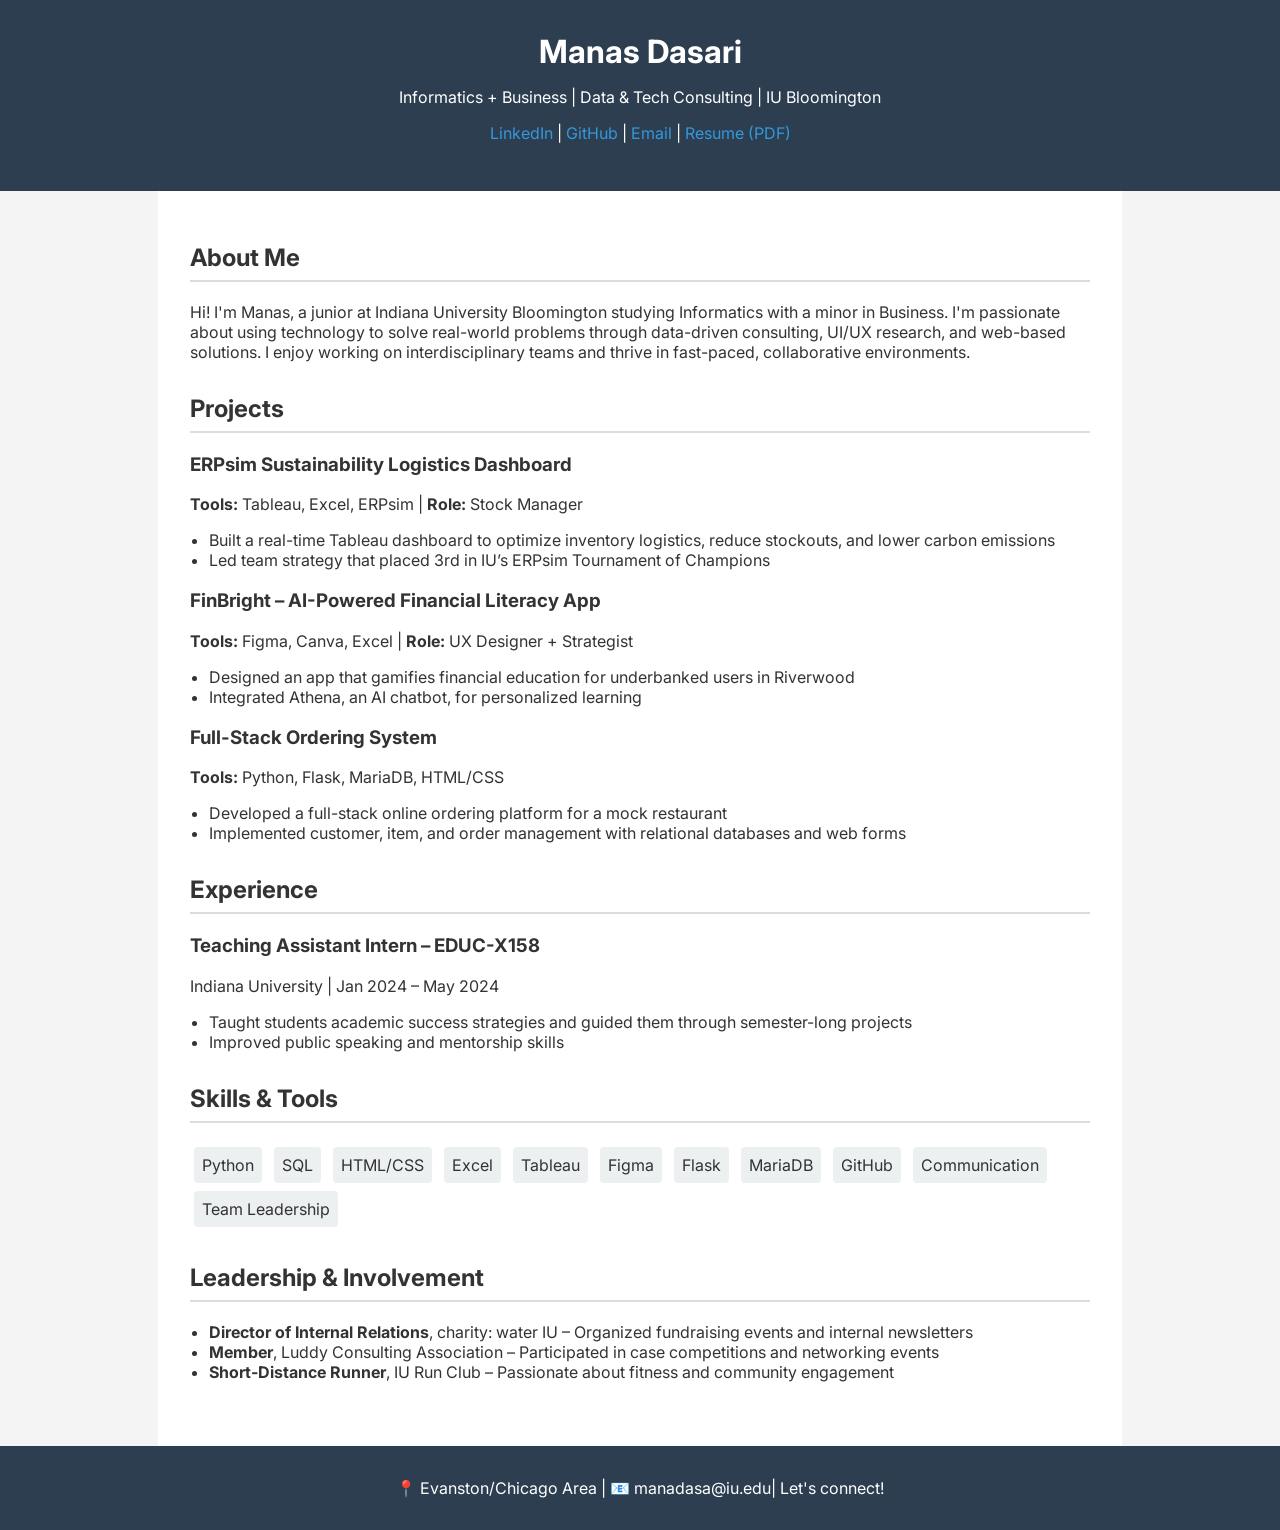
==== index.html @ fd747e57 "Add index.html for GitHub Pages" ====
<!DOCTYPE html>
<html lang="en">
<head>
  <meta charset="UTF-8">
  <meta name="viewport" content="width=device-width, initial-scale=1.0">
  <title>Manas Dasari | Portfolio</title>
  <link href="https://fonts.googleapis.com/css2?family=Inter:wght@400;600;800&display=swap" rel="stylesheet">
  <style>
    body {
      font-family: 'Inter', sans-serif;
      margin: 0;
      padding: 0;
      background: #f4f4f4;
      color: #333;
    }
    header {
      background: #2c3e50;
      color: white;
      padding: 2rem;
      text-align: center;
    }
    header h1 {
      margin: 0;
    }
    .container {
      max-width: 900px;
      margin: auto;
      padding: 2rem;
      background: white;
    }
    section {
      margin-bottom: 2rem;
    }
    h2 {
      border-bottom: 2px solid #ddd;
      padding-bottom: 0.5rem;
    }
    ul {
      padding-left: 1.2rem;
    }
    .project, .experience {
      margin-bottom: 1rem;
    }
    .skills span {
      background: #ecf0f1;
      margin: 0.25rem;
      padding: 0.5rem;
      display: inline-block;
      border-radius: 4px;
    }
    footer {
      text-align: center;
      padding: 1rem;
      background: #2c3e50;
      color: white;
    }
    a {
      color: #3498db;
      text-decoration: none;
    }
  </style>
</head>
<body>
  <header>
    <h1>Manas Dasari</h1>
    <p>Informatics + Business | Data & Tech Consulting | IU Bloomington</p>
    <p><a href="#">LinkedIn</a> | <a href="#">GitHub</a> | <a href="mailto:manas@example.com">Email</a> | <a href="#">Resume (PDF)</a></p>
  </header>
  <div class="container">
    <section>
      <h2>About Me</h2>
      <p>Hi! I'm Manas, a junior at Indiana University Bloomington studying Informatics with a minor in Business. I'm passionate about using technology to solve real-world problems through data-driven consulting, UI/UX research, and web-based solutions. I enjoy working on interdisciplinary teams and thrive in fast-paced, collaborative environments.</p>
    </section>

    <section>
      <h2>Projects</h2>
      <div class="project">
        <h3>ERPsim Sustainability Logistics Dashboard</h3>
        <p><strong>Tools:</strong> Tableau, Excel, ERPsim | <strong>Role:</strong> Stock Manager</p>
        <ul>
          <li>Built a real-time Tableau dashboard to optimize inventory logistics, reduce stockouts, and lower carbon emissions</li>
          <li>Led team strategy that placed 3rd in IU’s ERPsim Tournament of Champions</li>
        </ul>
      </div>
      <div class="project">
        <h3>FinBright – AI-Powered Financial Literacy App</h3>
        <p><strong>Tools:</strong> Figma, Canva, Excel | <strong>Role:</strong> UX Designer + Strategist</p>
        <ul>
          <li>Designed an app that gamifies financial education for underbanked users in Riverwood</li>
          <li>Integrated Athena, an AI chatbot, for personalized learning</li>
        </ul>
      </div>
      <div class="project">
        <h3>Full-Stack Ordering System</h3>
        <p><strong>Tools:</strong> Python, Flask, MariaDB, HTML/CSS</p>
        <ul>
          <li>Developed a full-stack online ordering platform for a mock restaurant</li>
          <li>Implemented customer, item, and order management with relational databases and web forms</li>
        </ul>
      </div>
    </section>

    <section>
      <h2>Experience</h2>
      <div class="experience">
        <h3>Teaching Assistant Intern – EDUC-X158</h3>
        <p>Indiana University | Jan 2024 – May 2024</p>
        <ul>
          <li>Taught students academic success strategies and guided them through semester-long projects</li>
          <li>Improved public speaking and mentorship skills</li>
        </ul>
      </div>
      <div class="experience">
 
    </section>

    <section>
      <h2>Skills & Tools</h2>
      <div class="skills">
        <span>Python</span>
        <span>SQL</span>
        <span>HTML/CSS</span>
        <span>Excel</span>
        <span>Tableau</span>
        <span>Figma</span>
        <span>Flask</span>
        <span>MariaDB</span>
        <span>GitHub</span>
        <span>Communication</span>
        <span>Team Leadership</span>
      </div>
    </section>

    <section>
      <h2>Leadership & Involvement</h2>
      <ul>
        <li><strong>Director of Internal Relations</strong>, charity: water IU – Organized fundraising events and internal newsletters</li>
        <li><strong>Member</strong>, Luddy Consulting Association – Participated in case competitions and networking events</li>
        <li><strong>Short-Distance Runner</strong>, IU Run Club – Passionate about fitness and community engagement</li>
      </ul>
    </section>
  </div>
  <footer>
    <p>📍 Evanston/Chicago Area | 📧 manadasa@iu.edu| Let's connect!</p>
  </footer>
</body>
</html>
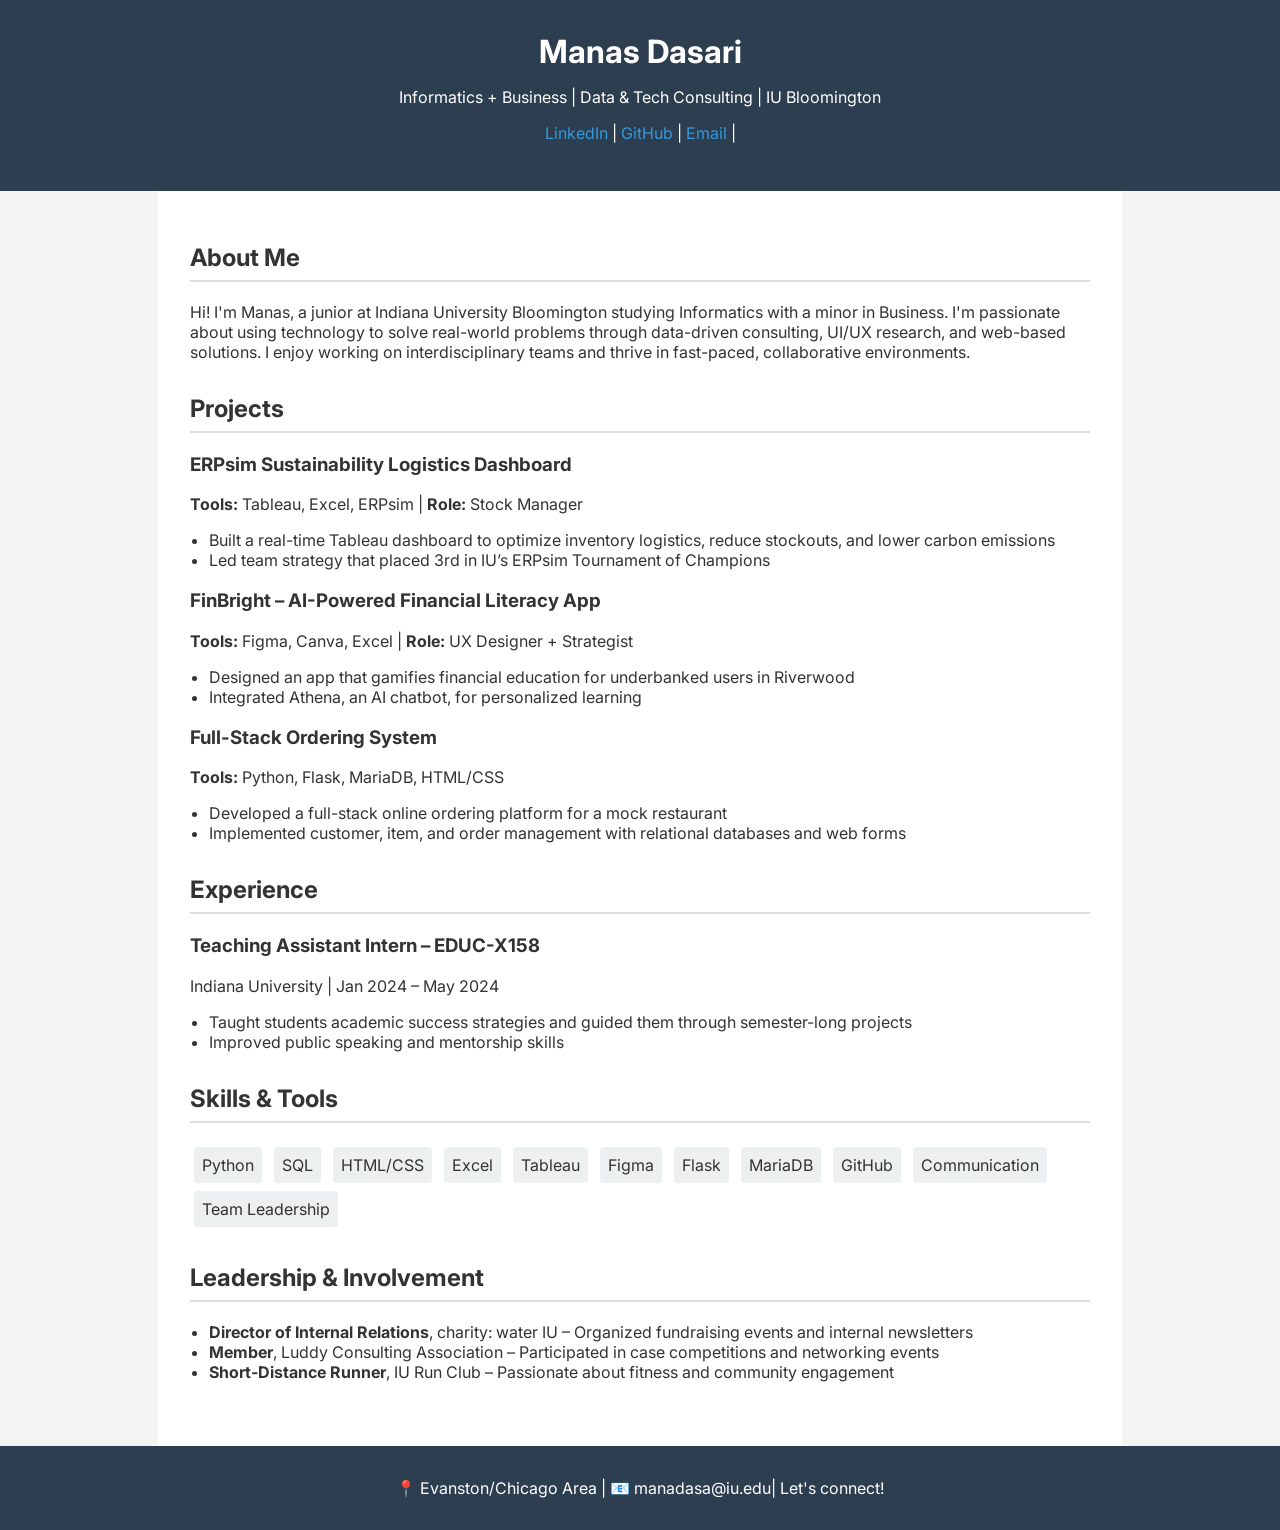
==== commit a8dafc89: "remade to tech consultant portfolio" ====
--- a/index.html
+++ b/index.html
@@ -64,7 +64,12 @@
   <header>
     <h1>Manas Dasari</h1>
     <p>Informatics + Business | Data & Tech Consulting | IU Bloomington</p>
-    <p><a href="#">LinkedIn</a> | <a href="#">GitHub</a> | <a href="mailto:manas@example.com">Email</a> | <a href="#">Resume (PDF)</a></p>
+    <p>
+      <a href="https://www.linkedin.com/in/manas-dasari-886086213/" target="_blank">LinkedIn</a> |
+      <a href="https://github.com/manasdasa" target="_blank">GitHub</a> |
+      <a href="mailto:manadasa@iu.edu">Email</a> |
+    </p>
+    
   </header>
   <div class="container">
     <section>
@@ -101,17 +106,16 @@
     </section>
 
     <section>
-      <h2>Experience</h2>
-      <div class="experience">
-        <h3>Teaching Assistant Intern – EDUC-X158</h3>
-        <p>Indiana University | Jan 2024 – May 2024</p>
-        <ul>
-          <li>Taught students academic success strategies and guided them through semester-long projects</li>
-          <li>Improved public speaking and mentorship skills</li>
-        </ul>
-      </div>
-      <div class="experience">
- 
+        <h2>Experience</h2>
+        <div class="experience">
+          <h3>Teaching Assistant Intern – EDUC-X158</h3>
+          <p>Indiana University | Jan 2024 – May 2024</p>
+          <ul>
+            <li>Taught students academic success strategies and guided them through semester-long projects</li>
+            <li>Improved public speaking and mentorship skills</li>
+          </ul>
+        </div>
+      
     </section>
 
     <section>
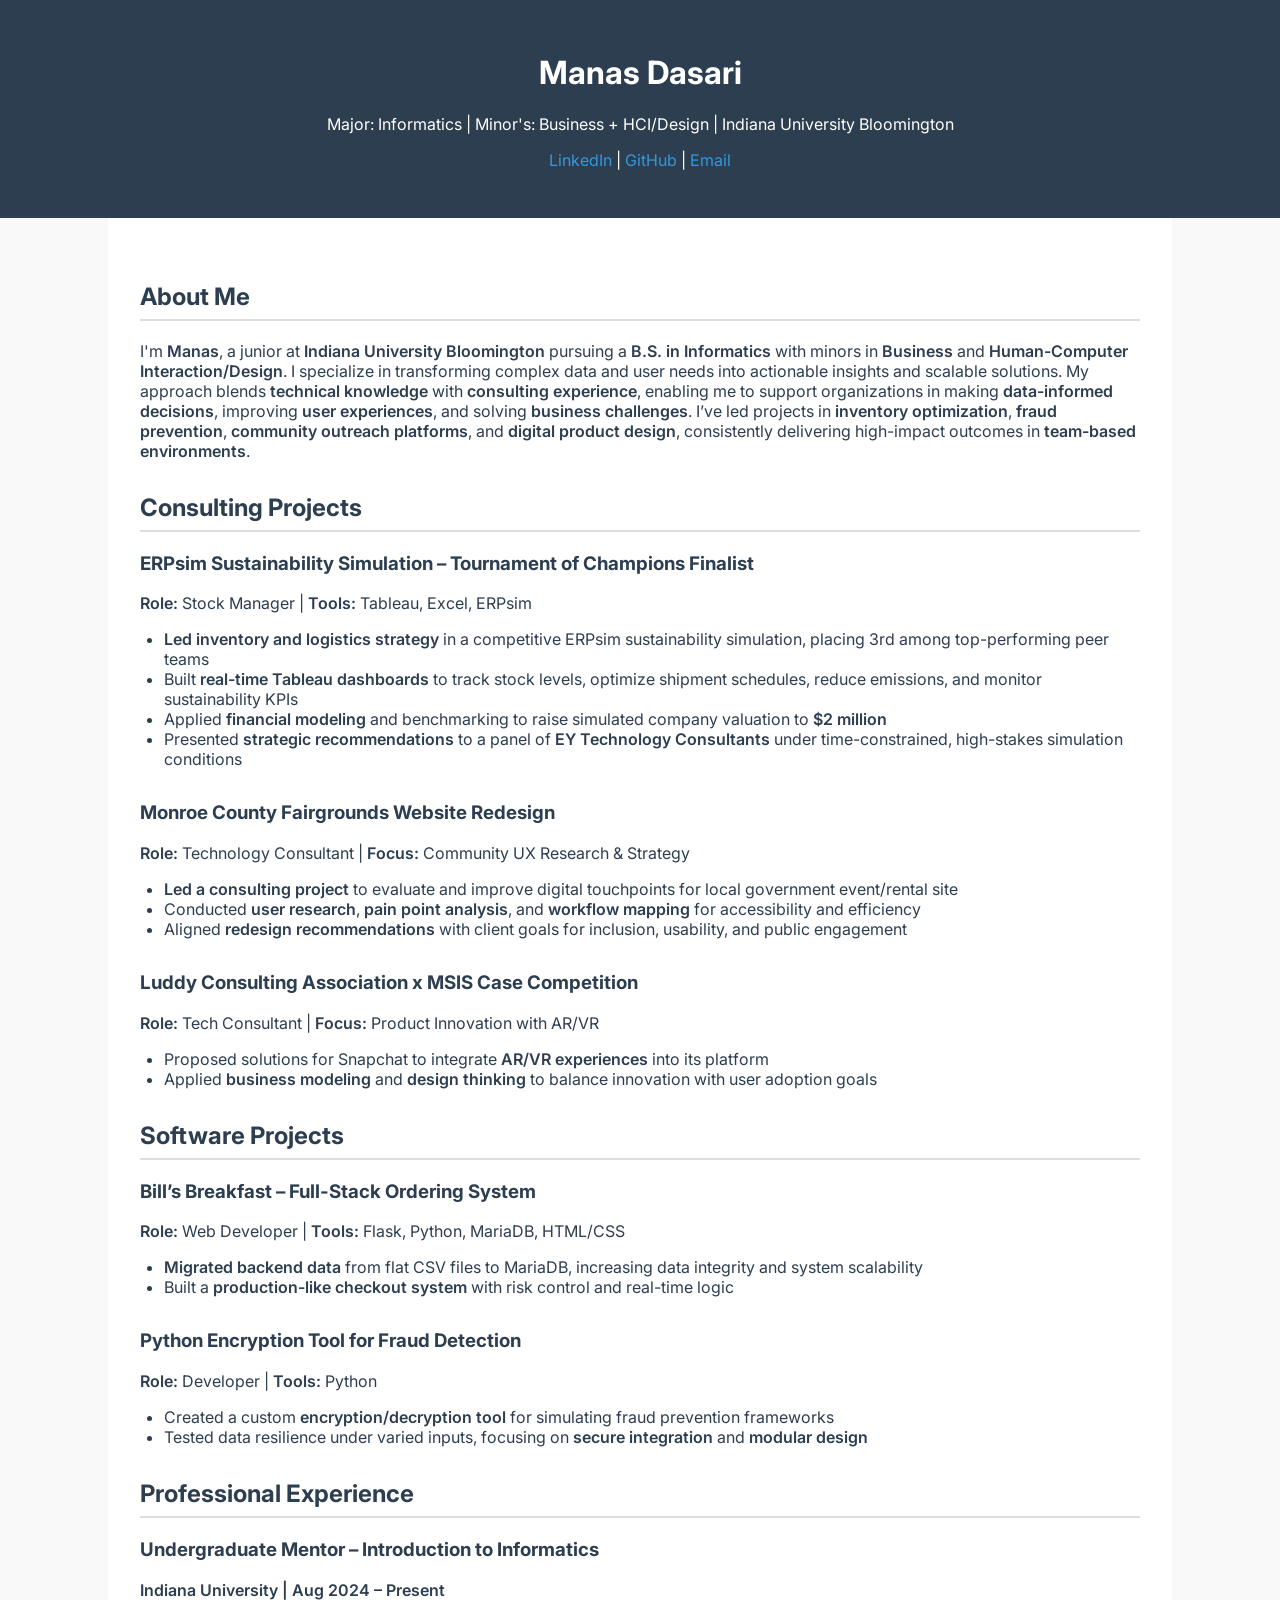
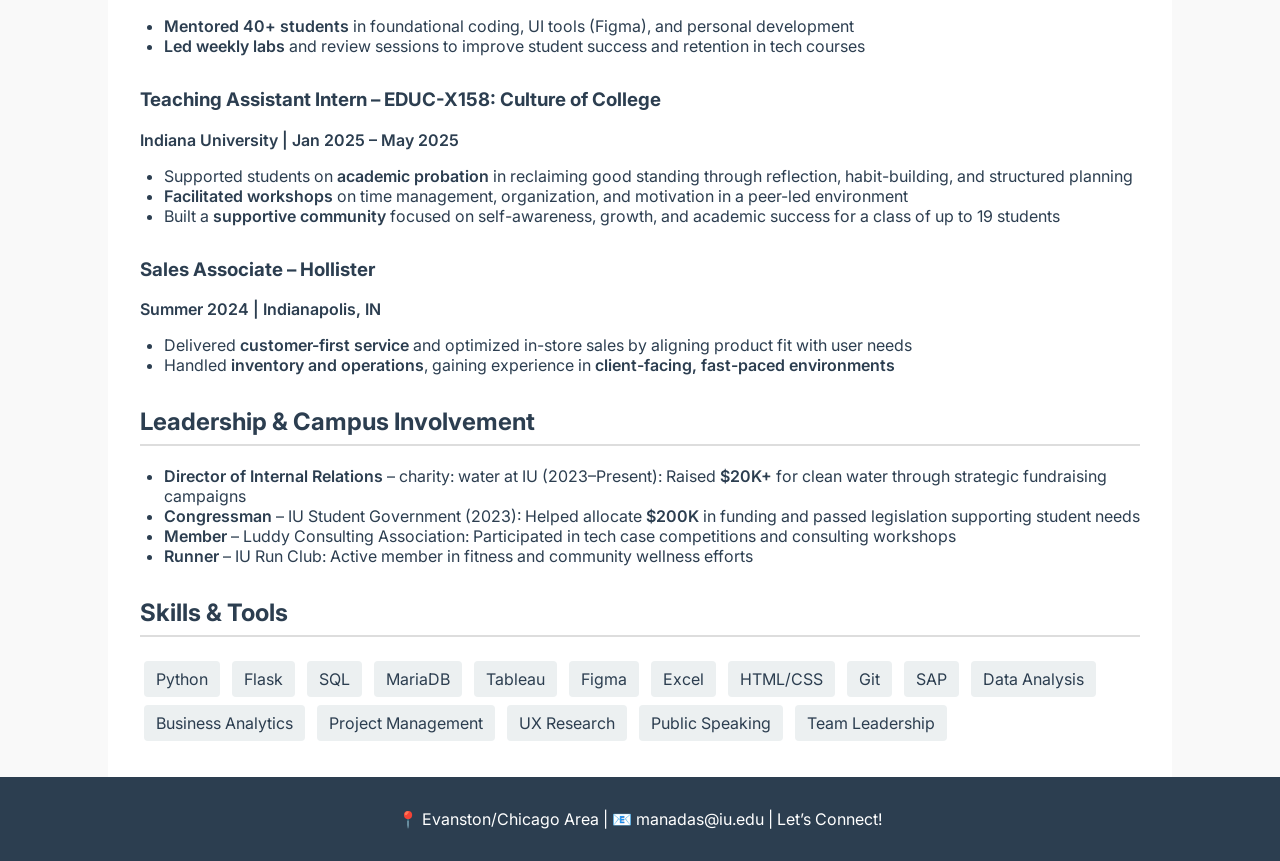
==== commit 98a9fed6: "made portfolio.html my index.html" ====
--- a/index.html
+++ b/index.html
@@ -1,17 +1,18 @@
+
 <!DOCTYPE html>
 <html lang="en">
 <head>
   <meta charset="UTF-8">
   <meta name="viewport" content="width=device-width, initial-scale=1.0">
-  <title>Manas Dasari | Portfolio</title>
+  <title>Manas Dasari | Tech Consulting Portfolio</title>
   <link href="https://fonts.googleapis.com/css2?family=Inter:wght@400;600;800&display=swap" rel="stylesheet">
   <style>
     body {
       font-family: 'Inter', sans-serif;
       margin: 0;
       padding: 0;
-      background: #f4f4f4;
-      color: #333;
+      background: #f9f9f9;
+      color: #2c3e50;
     }
     header {
       background: #2c3e50;
@@ -19,32 +20,27 @@
       padding: 2rem;
       text-align: center;
     }
-    header h1 {
-      margin: 0;
-    }
     .container {
-      max-width: 900px;
+      max-width: 1000px;
       margin: auto;
       padding: 2rem;
       background: white;
     }
-    section {
-      margin-bottom: 2rem;
-    }
     h2 {
       border-bottom: 2px solid #ddd;
       padding-bottom: 0.5rem;
+      margin-top: 2rem;
     }
     ul {
-      padding-left: 1.2rem;
+      padding-left: 1.5rem;
     }
     .project, .experience {
-      margin-bottom: 1rem;
+      margin-bottom: 2rem;
     }
     .skills span {
       background: #ecf0f1;
       margin: 0.25rem;
-      padding: 0.5rem;
+      padding: 0.5rem 0.75rem;
       display: inline-block;
       border-radius: 4px;
     }
@@ -58,94 +54,149 @@
       color: #3498db;
       text-decoration: none;
     }
+    strong {
+      font-weight: 600;
+    }
   </style>
 </head>
 <body>
   <header>
     <h1>Manas Dasari</h1>
-    <p>Informatics + Business | Data & Tech Consulting | IU Bloomington</p>
-    <p>
-      <a href="https://www.linkedin.com/in/manas-dasari-886086213/" target="_blank">LinkedIn</a> |
-      <a href="https://github.com/manasdasa" target="_blank">GitHub</a> |
-      <a href="mailto:manadasa@iu.edu">Email</a> |
-    </p>
-    
+    <p>Major: Informatics | Minor's: Business + HCI/Design | Indiana University Bloomington</p>
+    <p><a href="https://www.linkedin.com/in/manas-dasari-886086213/">LinkedIn</a> | <a href="#">GitHub</a> | <a href="mailto:manadasar@gmail.com">Email</a></p>
   </header>
+
   <div class="container">
     <section>
       <h2>About Me</h2>
-      <p>Hi! I'm Manas, a junior at Indiana University Bloomington studying Informatics with a minor in Business. I'm passionate about using technology to solve real-world problems through data-driven consulting, UI/UX research, and web-based solutions. I enjoy working on interdisciplinary teams and thrive in fast-paced, collaborative environments.</p>
-    </section>
-
-    <section>
-      <h2>Projects</h2>
-      <div class="project">
-        <h3>ERPsim Sustainability Logistics Dashboard</h3>
-        <p><strong>Tools:</strong> Tableau, Excel, ERPsim | <strong>Role:</strong> Stock Manager</p>
-        <ul>
-          <li>Built a real-time Tableau dashboard to optimize inventory logistics, reduce stockouts, and lower carbon emissions</li>
-          <li>Led team strategy that placed 3rd in IU’s ERPsim Tournament of Champions</li>
-        </ul>
-      </div>
-      <div class="project">
-        <h3>FinBright – AI-Powered Financial Literacy App</h3>
-        <p><strong>Tools:</strong> Figma, Canva, Excel | <strong>Role:</strong> UX Designer + Strategist</p>
-        <ul>
-          <li>Designed an app that gamifies financial education for underbanked users in Riverwood</li>
-          <li>Integrated Athena, an AI chatbot, for personalized learning</li>
-        </ul>
-      </div>
-      <div class="project">
-        <h3>Full-Stack Ordering System</h3>
-        <p><strong>Tools:</strong> Python, Flask, MariaDB, HTML/CSS</p>
-        <ul>
-          <li>Developed a full-stack online ordering platform for a mock restaurant</li>
-          <li>Implemented customer, item, and order management with relational databases and web forms</li>
-        </ul>
-      </div>
-    </section>
-
-    <section>
-        <h2>Experience</h2>
-        <div class="experience">
-          <h3>Teaching Assistant Intern – EDUC-X158</h3>
-          <p>Indiana University | Jan 2024 – May 2024</p>
-          <ul>
-            <li>Taught students academic success strategies and guided them through semester-long projects</li>
-            <li>Improved public speaking and mentorship skills</li>
-          </ul>
-        </div>
-      
+      <p>
+        I'm <strong>Manas</strong>, a junior at <strong>Indiana University Bloomington</strong> pursuing a <strong>B.S. in Informatics</strong> with minors in <strong>Business</strong> and <strong>Human-Computer Interaction/Design</strong>. 
+        I specialize in transforming complex data and user needs into actionable insights and scalable solutions. 
+        My approach blends <strong>technical knowledge</strong> with <strong>consulting experience</strong>, enabling me to support organizations in making <strong>data-informed decisions</strong>, improving <strong>user experiences</strong>, and solving <strong>business challenges</strong>. 
+        I’ve led projects in <strong>inventory optimization</strong>, <strong>fraud prevention</strong>, <strong>community outreach platforms</strong>, and <strong>digital product design</strong>, consistently delivering high-impact outcomes in <strong>team-based environments</strong>.
+      </p>
+    </section>
+
+    <section>
+      <h2>Consulting Projects</h2>
+      <div class="project">
+        <h3>ERPsim Sustainability Simulation – Tournament of Champions Finalist</h3>
+        <p><strong>Role:</strong> Stock Manager | <strong>Tools:</strong> Tableau, Excel, ERPsim</p>
+        <ul>
+          <li><strong>Led inventory and logistics strategy</strong> in a competitive ERPsim sustainability simulation, placing 3rd among top-performing peer teams</li>
+          <li>Built <strong>real-time Tableau dashboards</strong> to track stock levels, optimize shipment schedules, reduce emissions, and monitor sustainability KPIs</li>
+          <li>Applied <strong>financial modeling</strong> and benchmarking to raise simulated company valuation to <strong>$2 million</strong></li>
+          <li>Presented <strong>strategic recommendations</strong> to a panel of <strong>EY Technology Consultants</strong> under time-constrained, high-stakes simulation conditions</li>
+        </ul>
+      </div>
+
+      <div class="project">
+        <h3>Monroe County Fairgrounds Website Redesign</h3>
+        <p><strong>Role:</strong> Technology Consultant | <strong>Focus:</strong> Community UX Research & Strategy</p>
+        <ul>
+          <li><strong>Led a consulting project</strong> to evaluate and improve digital touchpoints for local government event/rental site</li>
+          <li>Conducted <strong>user research</strong>, <strong>pain point analysis</strong>, and <strong>workflow mapping</strong> for accessibility and efficiency</li>
+          <li>Aligned <strong>redesign recommendations</strong> with client goals for inclusion, usability, and public engagement</li>
+        </ul>
+      </div>
+
+      <div class="project">
+        <h3>Luddy Consulting Association x MSIS Case Competition</h3>
+        <p><strong>Role:</strong> Tech Consultant | <strong>Focus:</strong> Product Innovation with AR/VR</p>
+        <ul>
+          <li>Proposed solutions for Snapchat to integrate <strong>AR/VR experiences</strong> into its platform</li>
+          <li>Applied <strong>business modeling</strong> and <strong>design thinking</strong> to balance innovation with user adoption goals</li>
+        </ul>
+      </div>
+    </section>
+
+    <section>
+      <h2>Software Projects</h2>
+      <div class="project">
+        <h3>Bill’s Breakfast – Full-Stack Ordering System</h3>
+        <p><strong>Role:</strong> Web Developer | <strong>Tools:</strong> Flask, Python, MariaDB, HTML/CSS</p>
+        <ul>
+          <li><strong>Migrated backend data</strong> from flat CSV files to MariaDB, increasing data integrity and system scalability</li>
+          <li>Built a <strong>production-like checkout system</strong> with risk control and real-time logic</li>
+        </ul>
+      </div>
+
+      <div class="project">
+        <h3>Python Encryption Tool for Fraud Detection</h3>
+        <p><strong>Role:</strong> Developer | <strong>Tools:</strong> Python</p>
+        <ul>
+          <li>Created a custom <strong>encryption/decryption tool</strong> for simulating fraud prevention frameworks</li>
+          <li>Tested data resilience under varied inputs, focusing on <strong>secure integration</strong> and <strong>modular design</strong></li>
+        </ul>
+      </div>
+    </section>
+
+    <section>
+      <h2>Professional Experience</h2>
+      <div class="experience">
+        <h3>Undergraduate Mentor – Introduction to Informatics</h3>
+        <p><strong>Indiana University | Aug 2024 – Present</strong></p>
+        <ul>
+          <li><strong>Mentored 40+ students</strong> in foundational coding, UI tools (Figma), and personal development</li>
+          <li><strong>Led weekly labs</strong> and review sessions to improve student success and retention in tech courses</li>
+        </ul>
+      </div>
+
+      <div class="experience">
+        <h3>Teaching Assistant Intern – EDUC-X158: Culture of College</h3>
+        <p><strong>Indiana University | Jan 2025 – May 2025</strong></p>
+        <ul>
+          <li>Supported students on <strong>academic probation</strong> in reclaiming good standing through reflection, habit-building, and structured planning</li>
+          <li><strong>Facilitated workshops</strong> on time management, organization, and motivation in a peer-led environment</li>
+          <li>Built a <strong>supportive community</strong> focused on self-awareness, growth, and academic success for a class of up to 19 students</li>
+        </ul>
+      </div>
+
+      <div class="experience">
+        <h3>Sales Associate – Hollister</h3>
+        <p><strong>Summer 2024 | Indianapolis, IN</strong></p>
+        <ul>
+          <li>Delivered <strong>customer-first service</strong> and optimized in-store sales by aligning product fit with user needs</li>
+          <li>Handled <strong>inventory and operations</strong>, gaining experience in <strong>client-facing, fast-paced environments</strong></li>
+        </ul>
+      </div>
+    </section>
+
+    <section>
+      <h2>Leadership & Campus Involvement</h2>
+      <ul>
+        <li><strong>Director of Internal Relations</strong> – charity: water at IU (2023–Present): Raised <strong>$20K+</strong> for clean water through strategic fundraising campaigns</li>
+        <li><strong>Congressman</strong> – IU Student Government (2023): Helped allocate <strong>$200K</strong> in funding and passed legislation supporting student needs</li>
+        <li><strong>Member</strong> – Luddy Consulting Association: Participated in tech case competitions and consulting workshops</li>
+        <li><strong>Runner</strong> – IU Run Club: Active member in fitness and community wellness efforts</li>
+      </ul>
     </section>
 
     <section>
       <h2>Skills & Tools</h2>
       <div class="skills">
         <span>Python</span>
+        <span>Flask</span>
         <span>SQL</span>
-        <span>HTML/CSS</span>
-        <span>Excel</span>
+        <span>MariaDB</span>
         <span>Tableau</span>
         <span>Figma</span>
-        <span>Flask</span>
-        <span>MariaDB</span>
-        <span>GitHub</span>
-        <span>Communication</span>
+        <span>Excel</span>
+        <span>HTML/CSS</span>
+        <span>Git</span>
+        <span>SAP</span>
+        <span>Data Analysis</span>
+        <span>Business Analytics</span>
+        <span>Project Management</span>
+        <span>UX Research</span>
+        <span>Public Speaking</span>
         <span>Team Leadership</span>
       </div>
     </section>
-
-    <section>
-      <h2>Leadership & Involvement</h2>
-      <ul>
-        <li><strong>Director of Internal Relations</strong>, charity: water IU – Organized fundraising events and internal newsletters</li>
-        <li><strong>Member</strong>, Luddy Consulting Association – Participated in case competitions and networking events</li>
-        <li><strong>Short-Distance Runner</strong>, IU Run Club – Passionate about fitness and community engagement</li>
-      </ul>
-    </section>
   </div>
+
   <footer>
-    <p>📍 Evanston/Chicago Area | 📧 manadasa@iu.edu| Let's connect!</p>
+    <p>📍 Evanston/Chicago Area | 📧 manadas@iu.edu | Let’s Connect!</p>
   </footer>
 </body>
 </html>
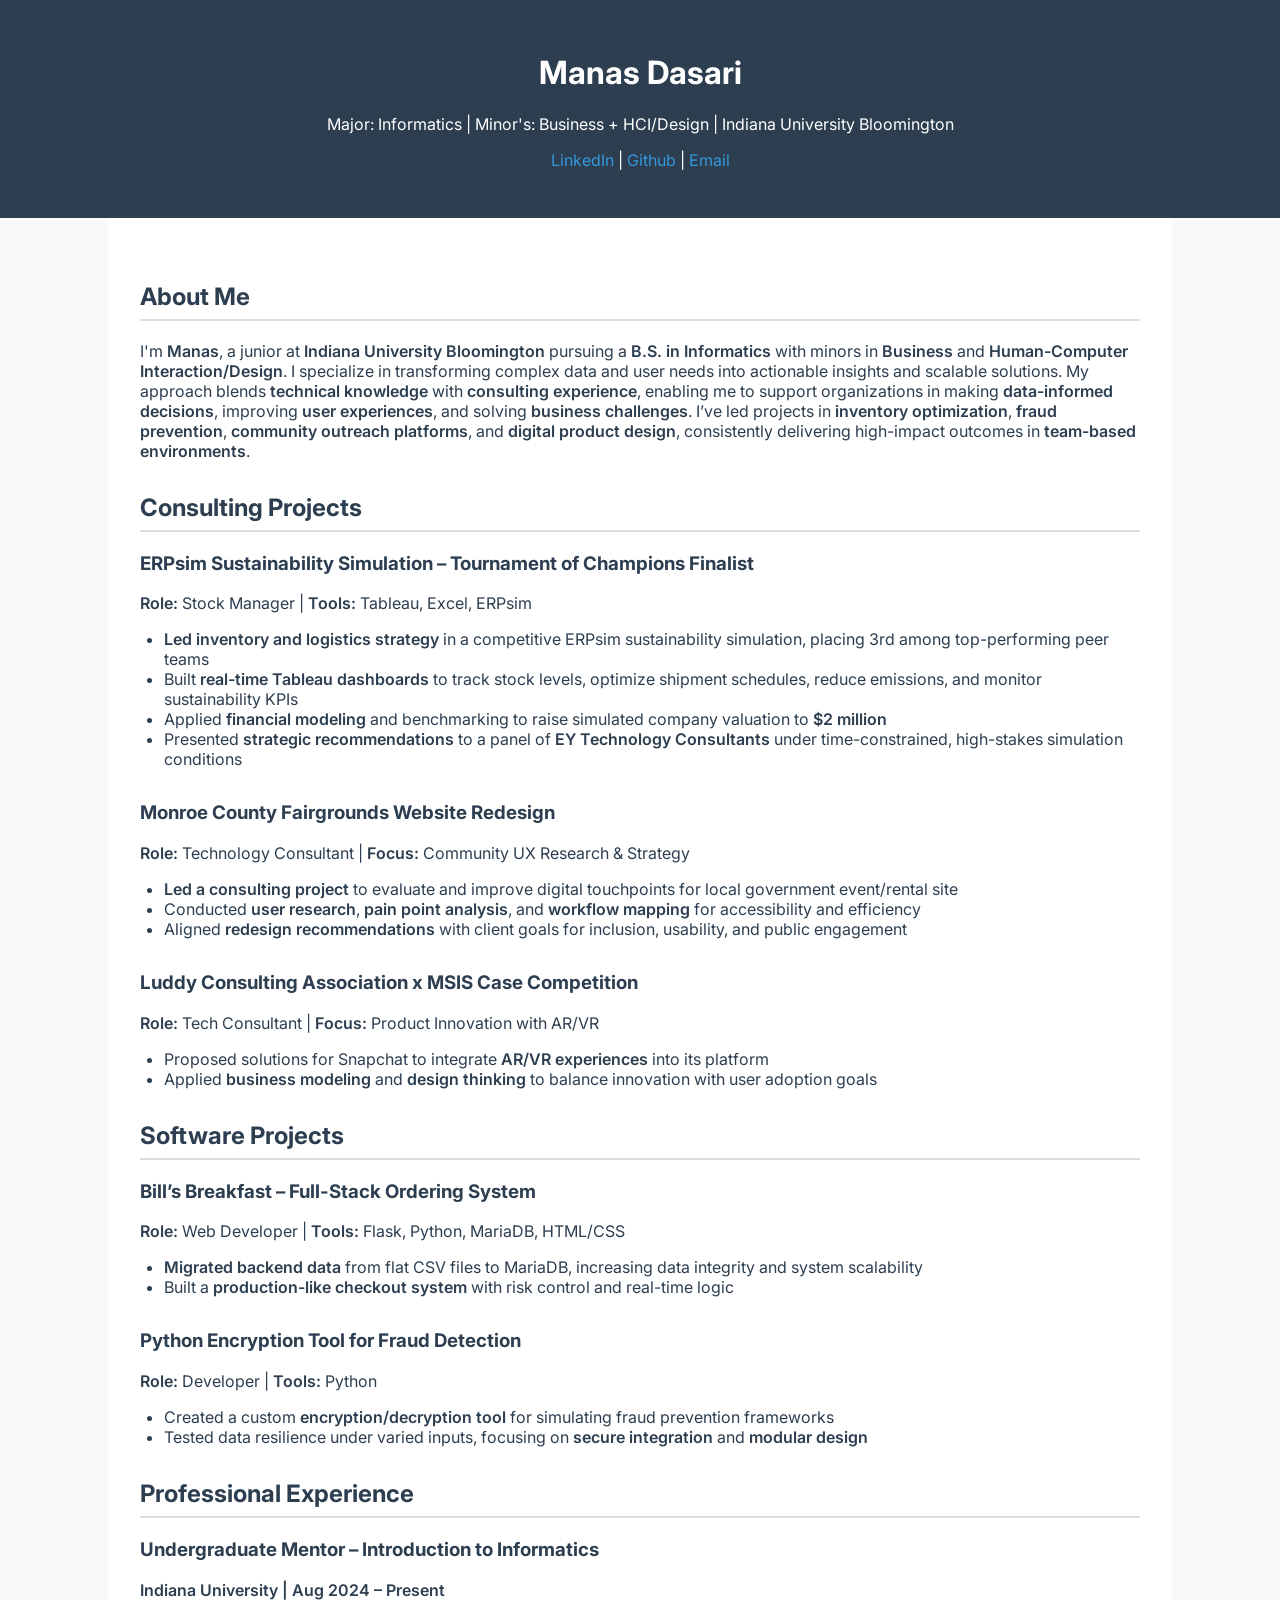
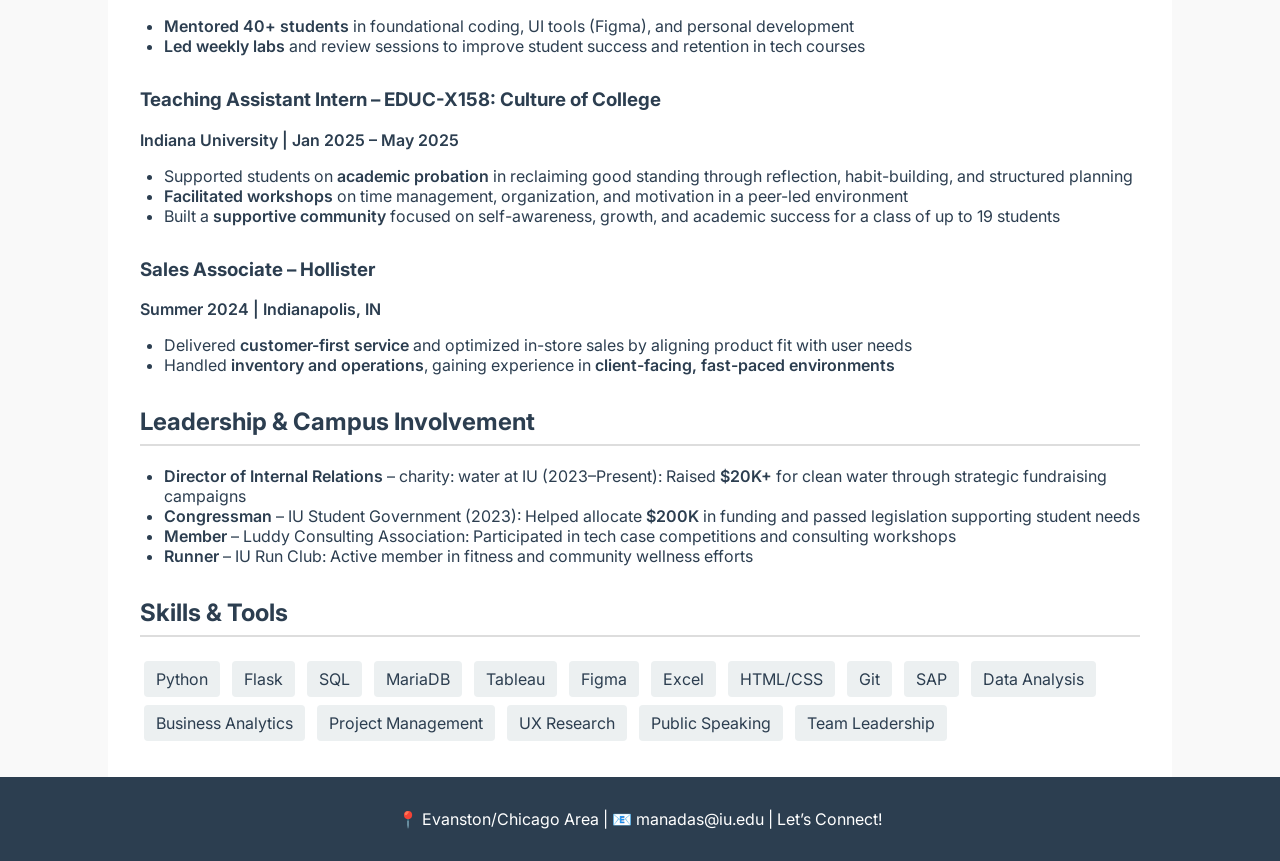
==== commit 2763d9d5: "change git link to work" ====
--- a/index.html
+++ b/index.html
@@ -63,7 +63,7 @@
   <header>
     <h1>Manas Dasari</h1>
     <p>Major: Informatics | Minor's: Business + HCI/Design | Indiana University Bloomington</p>
-    <p><a href="https://www.linkedin.com/in/manas-dasari-886086213/">LinkedIn</a> | <a href="#">GitHub</a> | <a href="mailto:manadasar@gmail.com">Email</a></p>
+    <p><a href="https://www.linkedin.com/in/manas-dasari-886086213/">LinkedIn</a> | <a href="https://github.com/manasdasa"> Github</a> | <a href="mailto:manadasar@gmail.com">Email</a></p>
   </header>
 
   <div class="container">
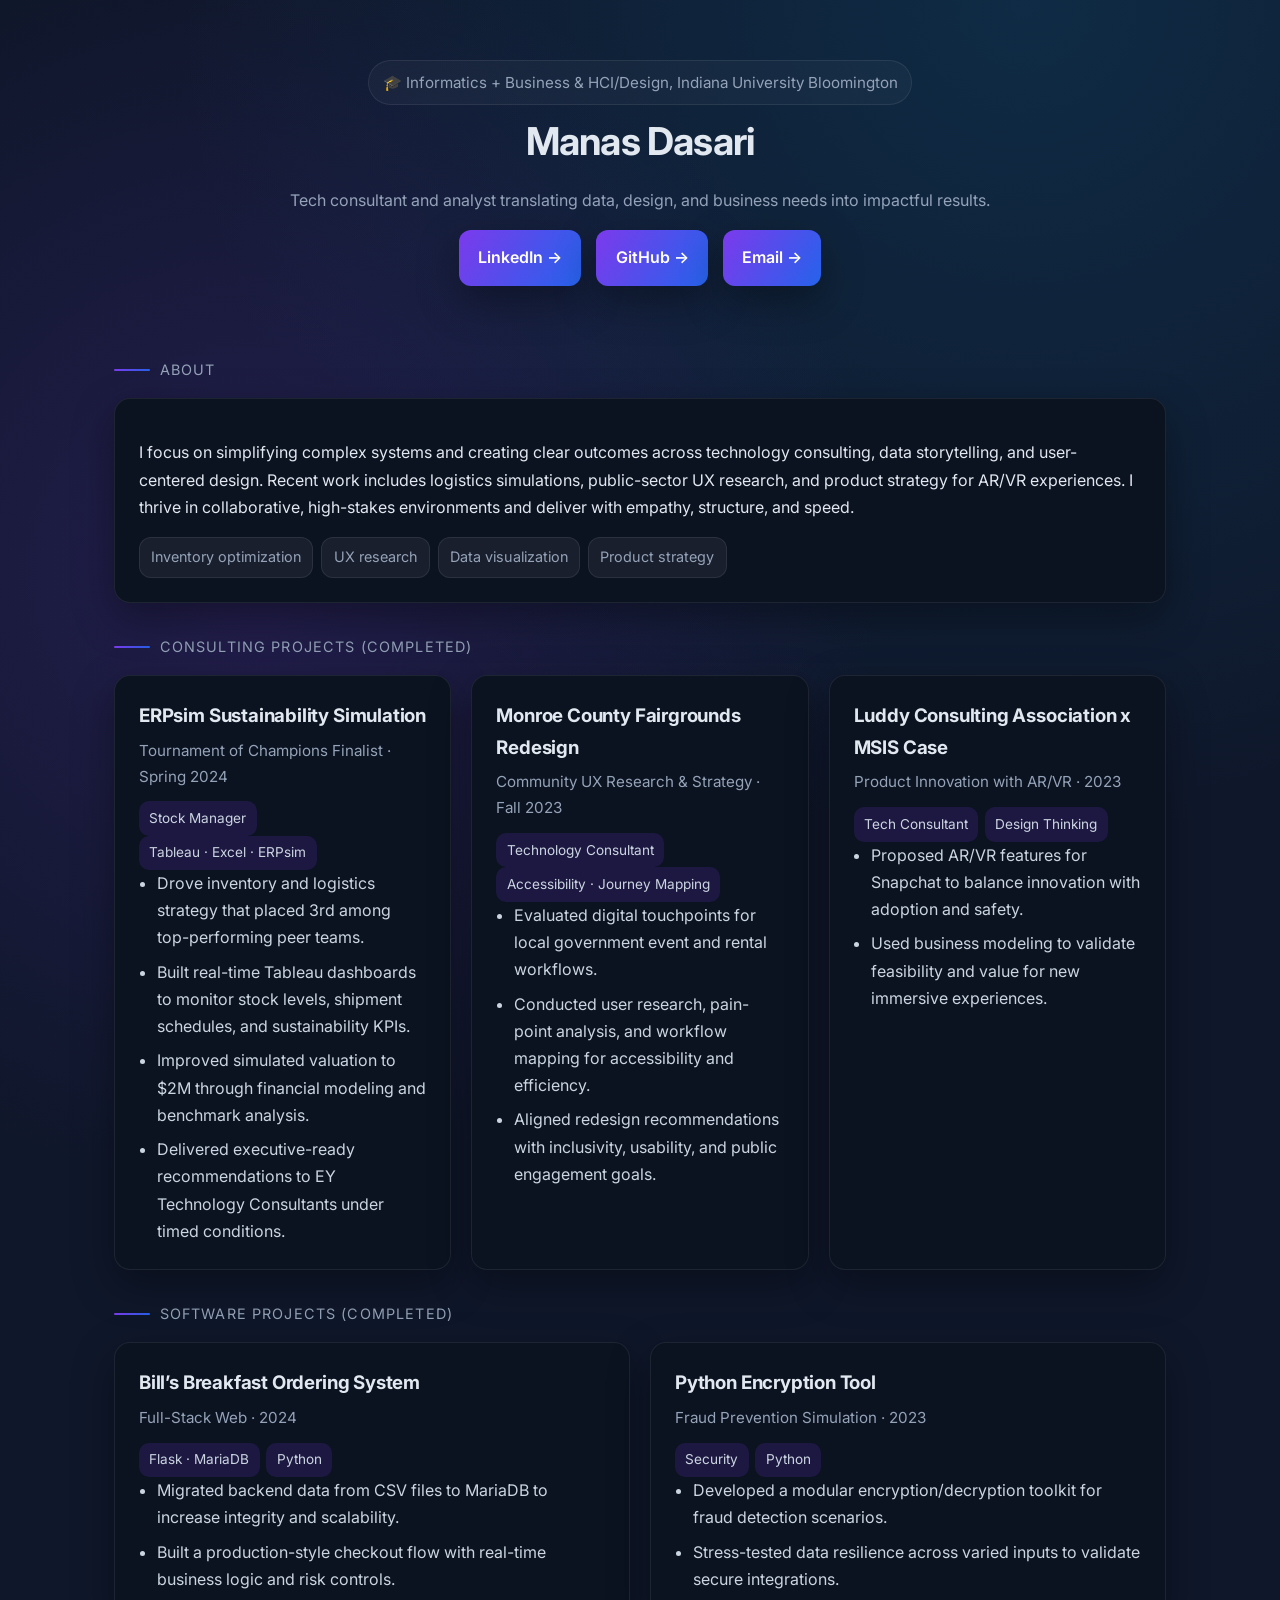
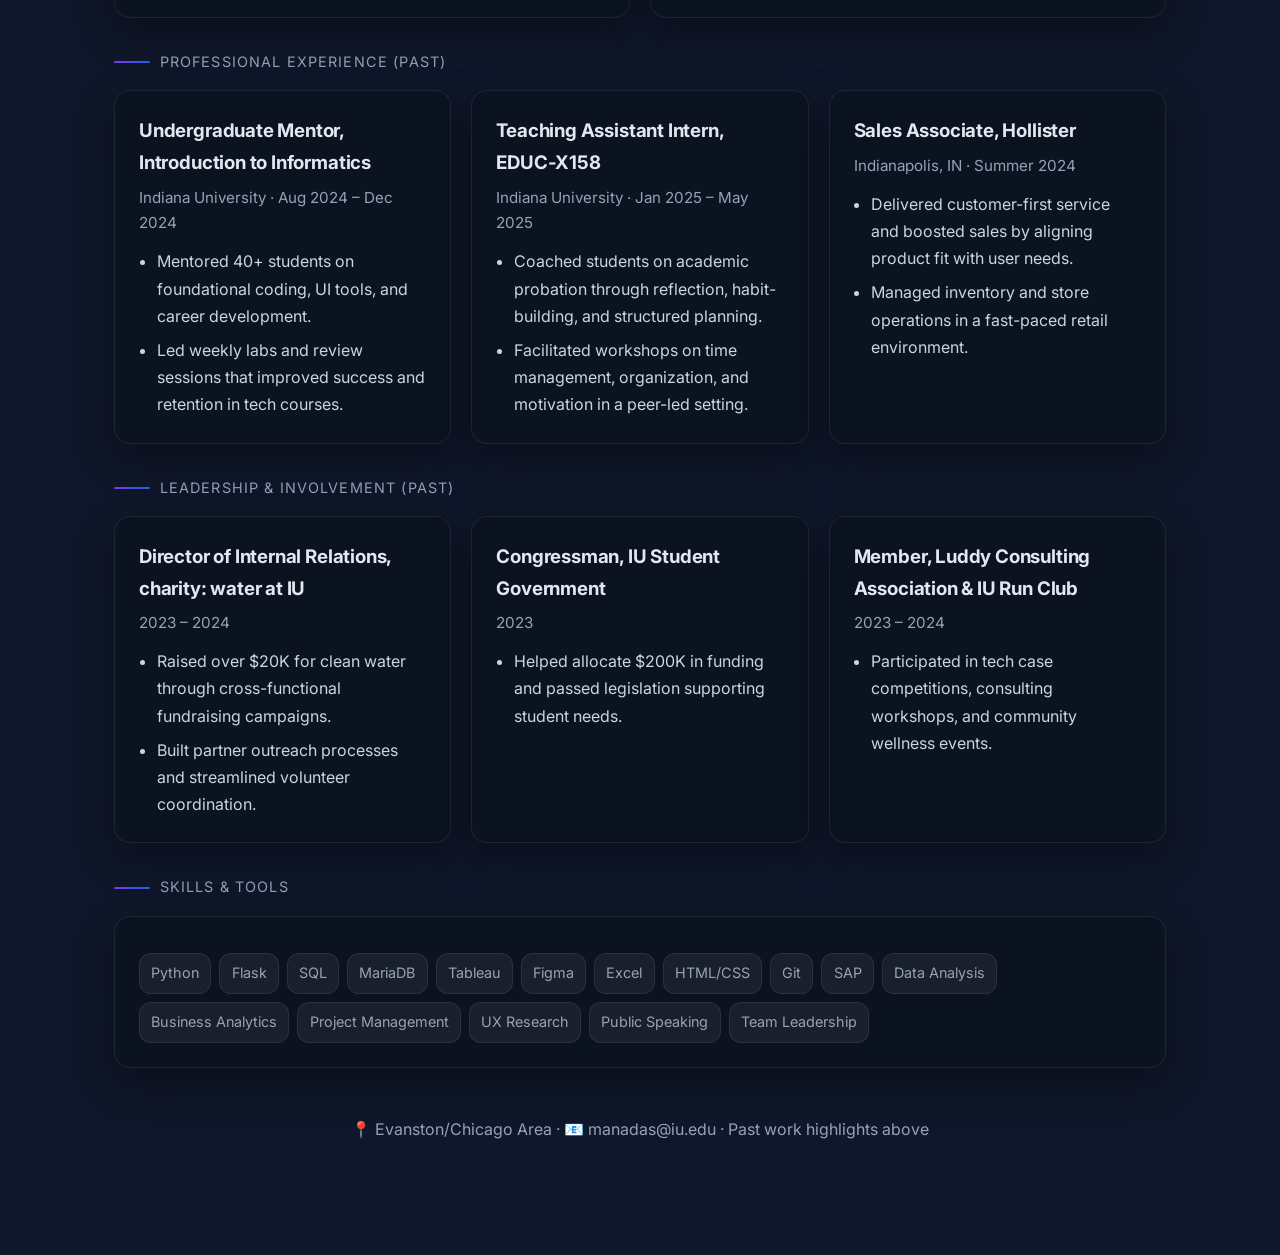
==== commit 94f8c6ff: "Revamp portfolio UI for past work" ====
--- a/index.html
+++ b/index.html
@@ -1,202 +1,349 @@
-
 <!DOCTYPE html>
 <html lang="en">
 <head>
   <meta charset="UTF-8">
   <meta name="viewport" content="width=device-width, initial-scale=1.0">
-  <title>Manas Dasari | Tech Consulting Portfolio</title>
-  <link href="https://fonts.googleapis.com/css2?family=Inter:wght@400;600;800&display=swap" rel="stylesheet">
+  <title>Manas Dasari | Experience Portfolio</title>
+  <link href="https://fonts.googleapis.com/css2?family=Inter:wght@400;500;600;700&display=swap" rel="stylesheet">
   <style>
+    :root {
+      --bg: #0f172a;
+      --card: #0b1220;
+      --accent: #7c3aed;
+      --text: #e2e8f0;
+      --muted: #94a3b8;
+      --border: rgba(255, 255, 255, 0.08);
+      --shadow: 0 15px 40px rgba(0, 0, 0, 0.35);
+    }
+
+    * { box-sizing: border-box; }
+
     body {
+      margin: 0;
       font-family: 'Inter', sans-serif;
-      margin: 0;
-      padding: 0;
-      background: #f9f9f9;
-      color: #2c3e50;
-    }
+      background: radial-gradient(circle at 20% 20%, rgba(124, 58, 237, 0.18), transparent 25%),
+                  radial-gradient(circle at 80% 0%, rgba(14, 165, 233, 0.14), transparent 28%),
+                  var(--bg);
+      color: var(--text);
+      line-height: 1.7;
+      padding-bottom: 4rem;
+    }
+
     header {
-      background: #2c3e50;
+      padding: 3.5rem 1.5rem 2.5rem;
+      text-align: center;
+      max-width: 1100px;
+      margin: 0 auto;
+    }
+
+    header h1 {
+      margin: 0 0 0.75rem;
+      font-size: 2.4rem;
+      letter-spacing: -0.02em;
+    }
+
+    header p {
+      margin: 0.25rem 0;
+      color: var(--muted);
+    }
+
+    .chip {
+      display: inline-flex;
+      align-items: center;
+      gap: 0.35rem;
+      padding: 0.55rem 0.85rem;
+      border-radius: 999px;
+      border: 1px solid var(--border);
+      background: rgba(255, 255, 255, 0.03);
+      color: var(--muted);
+      margin: 0.25rem;
+      font-size: 0.95rem;
+    }
+
+    .cta {
+      display: inline-flex;
+      align-items: center;
+      justify-content: center;
+      gap: 0.4rem;
+      padding: 0.9rem 1.2rem;
+      margin: 0.75rem 0.35rem 0;
+      border-radius: 12px;
+      background: linear-gradient(120deg, #7c3aed, #2563eb);
       color: white;
-      padding: 2rem;
-      text-align: center;
-    }
+      text-decoration: none;
+      font-weight: 600;
+      box-shadow: var(--shadow);
+      transition: transform 0.15s ease, box-shadow 0.2s ease;
+    }
+
+    .cta:hover { transform: translateY(-2px); box-shadow: 0 20px 50px rgba(37, 99, 235, 0.25); }
+
     .container {
-      max-width: 1000px;
-      margin: auto;
-      padding: 2rem;
-      background: white;
-    }
-    h2 {
-      border-bottom: 2px solid #ddd;
-      padding-bottom: 0.5rem;
-      margin-top: 2rem;
-    }
-    ul {
-      padding-left: 1.5rem;
-    }
-    .project, .experience {
-      margin-bottom: 2rem;
-    }
-    .skills span {
-      background: #ecf0f1;
-      margin: 0.25rem;
-      padding: 0.5rem 0.75rem;
-      display: inline-block;
-      border-radius: 4px;
-    }
+      max-width: 1100px;
+      margin: 0 auto;
+      padding: 0 1.5rem;
+    }
+
+    section { margin-top: 2rem; }
+
+    .section-header {
+      display: flex;
+      align-items: center;
+      gap: 0.6rem;
+      margin-bottom: 1rem;
+      color: var(--muted);
+      text-transform: uppercase;
+      letter-spacing: 0.08em;
+      font-size: 0.9rem;
+    }
+
+    .section-header span {
+      width: 36px;
+      height: 2px;
+      background: linear-gradient(120deg, #7c3aed, #2563eb);
+      border-radius: 999px;
+    }
+
+    .grid {
+      display: grid;
+      grid-template-columns: repeat(auto-fit, minmax(300px, 1fr));
+      gap: 1.25rem;
+    }
+
+    .card {
+      background: var(--card);
+      border: 1px solid var(--border);
+      border-radius: 16px;
+      padding: 1.5rem;
+      box-shadow: var(--shadow);
+      position: relative;
+      overflow: hidden;
+    }
+
+    .card::before {
+      content: "";
+      position: absolute;
+      inset: 0;
+      background: linear-gradient(145deg, rgba(124, 58, 237, 0.12), rgba(37, 99, 235, 0.05));
+      opacity: 0;
+      transition: opacity 0.2s ease;
+    }
+
+    .card:hover::before { opacity: 1; }
+    .card > * { position: relative; }
+
+    h3 { margin: 0 0 0.35rem; letter-spacing: -0.01em; }
+    .meta { color: var(--muted); margin-bottom: 0.75rem; font-size: 0.95rem; }
+    ul { margin: 0; padding-left: 1.1rem; color: #cbd5e1; }
+    li + li { margin-top: 0.45rem; }
+
+    .badge {
+      display: inline-flex;
+      align-items: center;
+      padding: 0.35rem 0.65rem;
+      border-radius: 10px;
+      background: rgba(124, 58, 237, 0.16);
+      color: #cbd5e1;
+      font-size: 0.85rem;
+      margin-right: 0.4rem;
+    }
+
+    .pill-group { margin-top: 0.75rem; display: flex; flex-wrap: wrap; gap: 0.5rem; }
+    .pill { padding: 0.45rem 0.7rem; border-radius: 12px; background: rgba(255, 255, 255, 0.06); color: var(--muted); border: 1px solid var(--border); font-size: 0.9rem; }
+
     footer {
       text-align: center;
-      padding: 1rem;
-      background: #2c3e50;
-      color: white;
-    }
-    a {
-      color: #3498db;
-      text-decoration: none;
-    }
-    strong {
-      font-weight: 600;
+      padding: 2rem 1rem;
+      color: var(--muted);
+    }
+
+    @media (max-width: 640px) {
+      header h1 { font-size: 2rem; }
+      .grid { grid-template-columns: 1fr; }
     }
   </style>
 </head>
 <body>
   <header>
+    <div class="chip">🎓 Informatics + Business & HCI/Design, Indiana University Bloomington</div>
     <h1>Manas Dasari</h1>
-    <p>Major: Informatics | Minor's: Business + HCI/Design | Indiana University Bloomington</p>
-    <p><a href="https://www.linkedin.com/in/manas-dasari-886086213/">LinkedIn</a> | <a href="https://github.com/manasdasa"> Github</a> | <a href="mailto:manadasar@gmail.com">Email</a></p>
+    <p>Tech consultant and analyst translating data, design, and business needs into impactful results.</p>
+    <div>
+      <a class="cta" href="https://www.linkedin.com/in/manas-dasari-886086213/" target="_blank" rel="noopener">LinkedIn →</a>
+      <a class="cta" href="https://github.com/manasdasa" target="_blank" rel="noopener">GitHub →</a>
+      <a class="cta" href="mailto:manadasar@gmail.com">Email →</a>
+    </div>
   </header>
 
   <div class="container">
     <section>
-      <h2>About Me</h2>
-      <p>
-        I'm <strong>Manas</strong>, a junior at <strong>Indiana University Bloomington</strong> pursuing a <strong>B.S. in Informatics</strong> with minors in <strong>Business</strong> and <strong>Human-Computer Interaction/Design</strong>. 
-        I specialize in transforming complex data and user needs into actionable insights and scalable solutions. 
-        My approach blends <strong>technical knowledge</strong> with <strong>consulting experience</strong>, enabling me to support organizations in making <strong>data-informed decisions</strong>, improving <strong>user experiences</strong>, and solving <strong>business challenges</strong>. 
-        I’ve led projects in <strong>inventory optimization</strong>, <strong>fraud prevention</strong>, <strong>community outreach platforms</strong>, and <strong>digital product design</strong>, consistently delivering high-impact outcomes in <strong>team-based environments</strong>.
-      </p>
-    </section>
-
-    <section>
-      <h2>Consulting Projects</h2>
-      <div class="project">
-        <h3>ERPsim Sustainability Simulation – Tournament of Champions Finalist</h3>
-        <p><strong>Role:</strong> Stock Manager | <strong>Tools:</strong> Tableau, Excel, ERPsim</p>
-        <ul>
-          <li><strong>Led inventory and logistics strategy</strong> in a competitive ERPsim sustainability simulation, placing 3rd among top-performing peer teams</li>
-          <li>Built <strong>real-time Tableau dashboards</strong> to track stock levels, optimize shipment schedules, reduce emissions, and monitor sustainability KPIs</li>
-          <li>Applied <strong>financial modeling</strong> and benchmarking to raise simulated company valuation to <strong>$2 million</strong></li>
-          <li>Presented <strong>strategic recommendations</strong> to a panel of <strong>EY Technology Consultants</strong> under time-constrained, high-stakes simulation conditions</li>
-        </ul>
-      </div>
-
-      <div class="project">
-        <h3>Monroe County Fairgrounds Website Redesign</h3>
-        <p><strong>Role:</strong> Technology Consultant | <strong>Focus:</strong> Community UX Research & Strategy</p>
-        <ul>
-          <li><strong>Led a consulting project</strong> to evaluate and improve digital touchpoints for local government event/rental site</li>
-          <li>Conducted <strong>user research</strong>, <strong>pain point analysis</strong>, and <strong>workflow mapping</strong> for accessibility and efficiency</li>
-          <li>Aligned <strong>redesign recommendations</strong> with client goals for inclusion, usability, and public engagement</li>
-        </ul>
-      </div>
-
-      <div class="project">
-        <h3>Luddy Consulting Association x MSIS Case Competition</h3>
-        <p><strong>Role:</strong> Tech Consultant | <strong>Focus:</strong> Product Innovation with AR/VR</p>
-        <ul>
-          <li>Proposed solutions for Snapchat to integrate <strong>AR/VR experiences</strong> into its platform</li>
-          <li>Applied <strong>business modeling</strong> and <strong>design thinking</strong> to balance innovation with user adoption goals</li>
-        </ul>
-      </div>
-    </section>
-
-    <section>
-      <h2>Software Projects</h2>
-      <div class="project">
-        <h3>Bill’s Breakfast – Full-Stack Ordering System</h3>
-        <p><strong>Role:</strong> Web Developer | <strong>Tools:</strong> Flask, Python, MariaDB, HTML/CSS</p>
-        <ul>
-          <li><strong>Migrated backend data</strong> from flat CSV files to MariaDB, increasing data integrity and system scalability</li>
-          <li>Built a <strong>production-like checkout system</strong> with risk control and real-time logic</li>
-        </ul>
-      </div>
-
-      <div class="project">
-        <h3>Python Encryption Tool for Fraud Detection</h3>
-        <p><strong>Role:</strong> Developer | <strong>Tools:</strong> Python</p>
-        <ul>
-          <li>Created a custom <strong>encryption/decryption tool</strong> for simulating fraud prevention frameworks</li>
-          <li>Tested data resilience under varied inputs, focusing on <strong>secure integration</strong> and <strong>modular design</strong></li>
-        </ul>
-      </div>
-    </section>
-
-    <section>
-      <h2>Professional Experience</h2>
-      <div class="experience">
-        <h3>Undergraduate Mentor – Introduction to Informatics</h3>
-        <p><strong>Indiana University | Aug 2024 – Present</strong></p>
-        <ul>
-          <li><strong>Mentored 40+ students</strong> in foundational coding, UI tools (Figma), and personal development</li>
-          <li><strong>Led weekly labs</strong> and review sessions to improve student success and retention in tech courses</li>
-        </ul>
-      </div>
-
-      <div class="experience">
-        <h3>Teaching Assistant Intern – EDUC-X158: Culture of College</h3>
-        <p><strong>Indiana University | Jan 2025 – May 2025</strong></p>
-        <ul>
-          <li>Supported students on <strong>academic probation</strong> in reclaiming good standing through reflection, habit-building, and structured planning</li>
-          <li><strong>Facilitated workshops</strong> on time management, organization, and motivation in a peer-led environment</li>
-          <li>Built a <strong>supportive community</strong> focused on self-awareness, growth, and academic success for a class of up to 19 students</li>
-        </ul>
-      </div>
-
-      <div class="experience">
-        <h3>Sales Associate – Hollister</h3>
-        <p><strong>Summer 2024 | Indianapolis, IN</strong></p>
-        <ul>
-          <li>Delivered <strong>customer-first service</strong> and optimized in-store sales by aligning product fit with user needs</li>
-          <li>Handled <strong>inventory and operations</strong>, gaining experience in <strong>client-facing, fast-paced environments</strong></li>
-        </ul>
-      </div>
-    </section>
-
-    <section>
-      <h2>Leadership & Campus Involvement</h2>
-      <ul>
-        <li><strong>Director of Internal Relations</strong> – charity: water at IU (2023–Present): Raised <strong>$20K+</strong> for clean water through strategic fundraising campaigns</li>
-        <li><strong>Congressman</strong> – IU Student Government (2023): Helped allocate <strong>$200K</strong> in funding and passed legislation supporting student needs</li>
-        <li><strong>Member</strong> – Luddy Consulting Association: Participated in tech case competitions and consulting workshops</li>
-        <li><strong>Runner</strong> – IU Run Club: Active member in fitness and community wellness efforts</li>
-      </ul>
-    </section>
-
-    <section>
-      <h2>Skills & Tools</h2>
-      <div class="skills">
-        <span>Python</span>
-        <span>Flask</span>
-        <span>SQL</span>
-        <span>MariaDB</span>
-        <span>Tableau</span>
-        <span>Figma</span>
-        <span>Excel</span>
-        <span>HTML/CSS</span>
-        <span>Git</span>
-        <span>SAP</span>
-        <span>Data Analysis</span>
-        <span>Business Analytics</span>
-        <span>Project Management</span>
-        <span>UX Research</span>
-        <span>Public Speaking</span>
-        <span>Team Leadership</span>
+      <div class="section-header"><span></span>About</div>
+      <div class="card">
+        <p>
+          I focus on simplifying complex systems and creating clear outcomes across technology consulting, data storytelling, and user-centered design.
+          Recent work includes logistics simulations, public-sector UX research, and product strategy for AR/VR experiences. I thrive in collaborative, high-stakes environments and deliver with empathy, structure, and speed.
+        </p>
+        <div class="pill-group">
+          <span class="pill">Inventory optimization</span>
+          <span class="pill">UX research</span>
+          <span class="pill">Data visualization</span>
+          <span class="pill">Product strategy</span>
+        </div>
+      </div>
+    </section>
+
+    <section>
+      <div class="section-header"><span></span>Consulting Projects (Completed)</div>
+      <div class="grid">
+        <div class="card">
+          <h3>ERPsim Sustainability Simulation</h3>
+          <div class="meta">Tournament of Champions Finalist · Spring 2024</div>
+          <div class="badge">Stock Manager</div><div class="badge">Tableau · Excel · ERPsim</div>
+          <ul>
+            <li>Drove inventory and logistics strategy that placed 3rd among top-performing peer teams.</li>
+            <li>Built real-time Tableau dashboards to monitor stock levels, shipment schedules, and sustainability KPIs.</li>
+            <li>Improved simulated valuation to $2M through financial modeling and benchmark analysis.</li>
+            <li>Delivered executive-ready recommendations to EY Technology Consultants under timed conditions.</li>
+          </ul>
+        </div>
+
+        <div class="card">
+          <h3>Monroe County Fairgrounds Redesign</h3>
+          <div class="meta">Community UX Research & Strategy · Fall 2023</div>
+          <div class="badge">Technology Consultant</div><div class="badge">Accessibility · Journey Mapping</div>
+          <ul>
+            <li>Evaluated digital touchpoints for local government event and rental workflows.</li>
+            <li>Conducted user research, pain-point analysis, and workflow mapping for accessibility and efficiency.</li>
+            <li>Aligned redesign recommendations with inclusivity, usability, and public engagement goals.</li>
+          </ul>
+        </div>
+
+        <div class="card">
+          <h3>Luddy Consulting Association x MSIS Case</h3>
+          <div class="meta">Product Innovation with AR/VR · 2023</div>
+          <div class="badge">Tech Consultant</div><div class="badge">Design Thinking</div>
+          <ul>
+            <li>Proposed AR/VR features for Snapchat to balance innovation with adoption and safety.</li>
+            <li>Used business modeling to validate feasibility and value for new immersive experiences.</li>
+          </ul>
+        </div>
+      </div>
+    </section>
+
+    <section>
+      <div class="section-header"><span></span>Software Projects (Completed)</div>
+      <div class="grid">
+        <div class="card">
+          <h3>Bill’s Breakfast Ordering System</h3>
+          <div class="meta">Full-Stack Web · 2024</div>
+          <div class="badge">Flask · MariaDB</div><div class="badge">Python</div>
+          <ul>
+            <li>Migrated backend data from CSV files to MariaDB to increase integrity and scalability.</li>
+            <li>Built a production-style checkout flow with real-time business logic and risk controls.</li>
+          </ul>
+        </div>
+
+        <div class="card">
+          <h3>Python Encryption Tool</h3>
+          <div class="meta">Fraud Prevention Simulation · 2023</div>
+          <div class="badge">Security</div><div class="badge">Python</div>
+          <ul>
+            <li>Developed a modular encryption/decryption toolkit for fraud detection scenarios.</li>
+            <li>Stress-tested data resilience across varied inputs to validate secure integrations.</li>
+          </ul>
+        </div>
+      </div>
+    </section>
+
+    <section>
+      <div class="section-header"><span></span>Professional Experience (Past)</div>
+      <div class="grid">
+        <div class="card">
+          <h3>Undergraduate Mentor, Introduction to Informatics</h3>
+          <div class="meta">Indiana University · Aug 2024 – Dec 2024</div>
+          <ul>
+            <li>Mentored 40+ students on foundational coding, UI tools, and career development.</li>
+            <li>Led weekly labs and review sessions that improved success and retention in tech courses.</li>
+          </ul>
+        </div>
+
+        <div class="card">
+          <h3>Teaching Assistant Intern, EDUC-X158</h3>
+          <div class="meta">Indiana University · Jan 2025 – May 2025</div>
+          <ul>
+            <li>Coached students on academic probation through reflection, habit-building, and structured planning.</li>
+            <li>Facilitated workshops on time management, organization, and motivation in a peer-led setting.</li>
+          </ul>
+        </div>
+
+        <div class="card">
+          <h3>Sales Associate, Hollister</h3>
+          <div class="meta">Indianapolis, IN · Summer 2024</div>
+          <ul>
+            <li>Delivered customer-first service and boosted sales by aligning product fit with user needs.</li>
+            <li>Managed inventory and store operations in a fast-paced retail environment.</li>
+          </ul>
+        </div>
+      </div>
+    </section>
+
+    <section>
+      <div class="section-header"><span></span>Leadership & Involvement (Past)</div>
+      <div class="grid">
+        <div class="card">
+          <h3>Director of Internal Relations, charity: water at IU</h3>
+          <div class="meta">2023 – 2024</div>
+          <ul>
+            <li>Raised over $20K for clean water through cross-functional fundraising campaigns.</li>
+            <li>Built partner outreach processes and streamlined volunteer coordination.</li>
+          </ul>
+        </div>
+
+        <div class="card">
+          <h3>Congressman, IU Student Government</h3>
+          <div class="meta">2023</div>
+          <ul>
+            <li>Helped allocate $200K in funding and passed legislation supporting student needs.</li>
+          </ul>
+        </div>
+
+        <div class="card">
+          <h3>Member, Luddy Consulting Association & IU Run Club</h3>
+          <div class="meta">2023 – 2024</div>
+          <ul>
+            <li>Participated in tech case competitions, consulting workshops, and community wellness events.</li>
+          </ul>
+        </div>
+      </div>
+    </section>
+
+    <section>
+      <div class="section-header"><span></span>Skills & Tools</div>
+      <div class="card">
+        <div class="pill-group">
+          <span class="pill">Python</span>
+          <span class="pill">Flask</span>
+          <span class="pill">SQL</span>
+          <span class="pill">MariaDB</span>
+          <span class="pill">Tableau</span>
+          <span class="pill">Figma</span>
+          <span class="pill">Excel</span>
+          <span class="pill">HTML/CSS</span>
+          <span class="pill">Git</span>
+          <span class="pill">SAP</span>
+          <span class="pill">Data Analysis</span>
+          <span class="pill">Business Analytics</span>
+          <span class="pill">Project Management</span>
+          <span class="pill">UX Research</span>
+          <span class="pill">Public Speaking</span>
+          <span class="pill">Team Leadership</span>
+        </div>
       </div>
     </section>
   </div>
 
   <footer>
-    <p>📍 Evanston/Chicago Area | 📧 manadas@iu.edu | Let’s Connect!</p>
+    <p>📍 Evanston/Chicago Area · 📧 manadas@iu.edu · Past work highlights above</p>
   </footer>
 </body>
 </html>
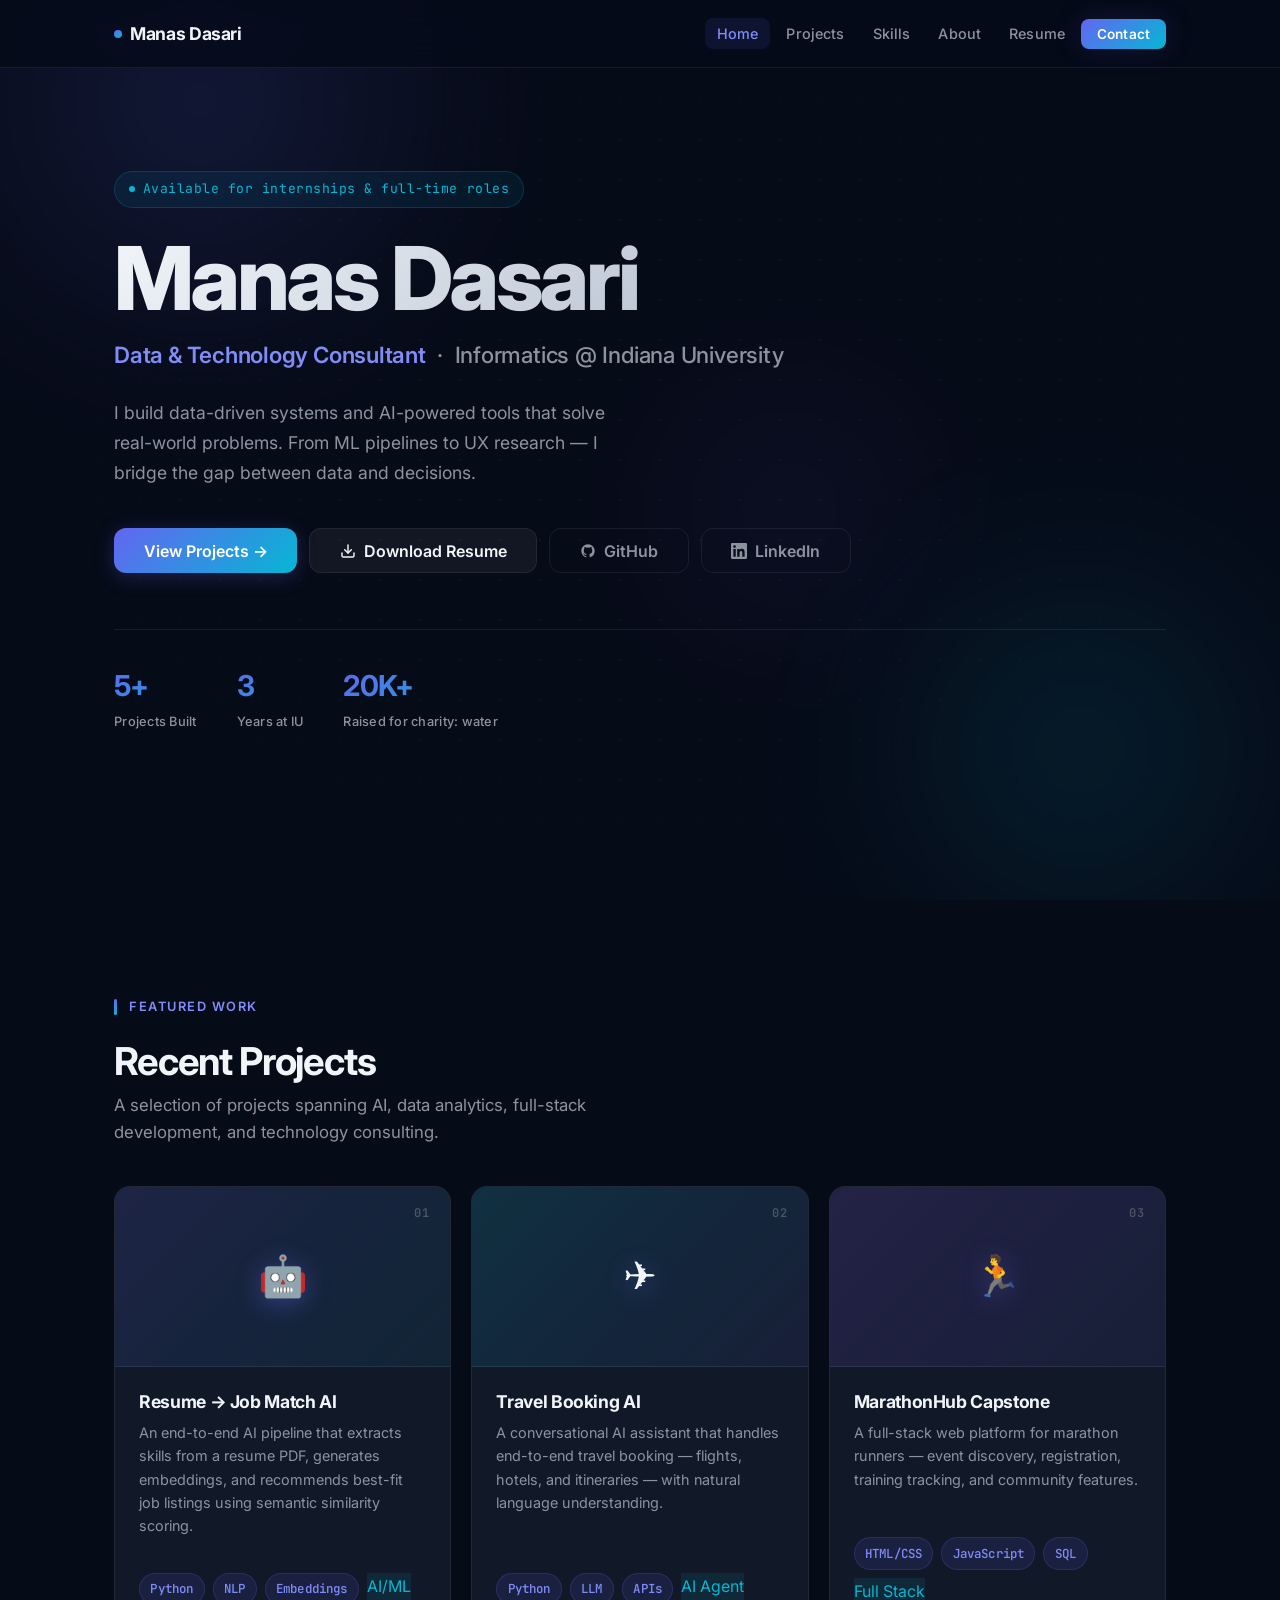
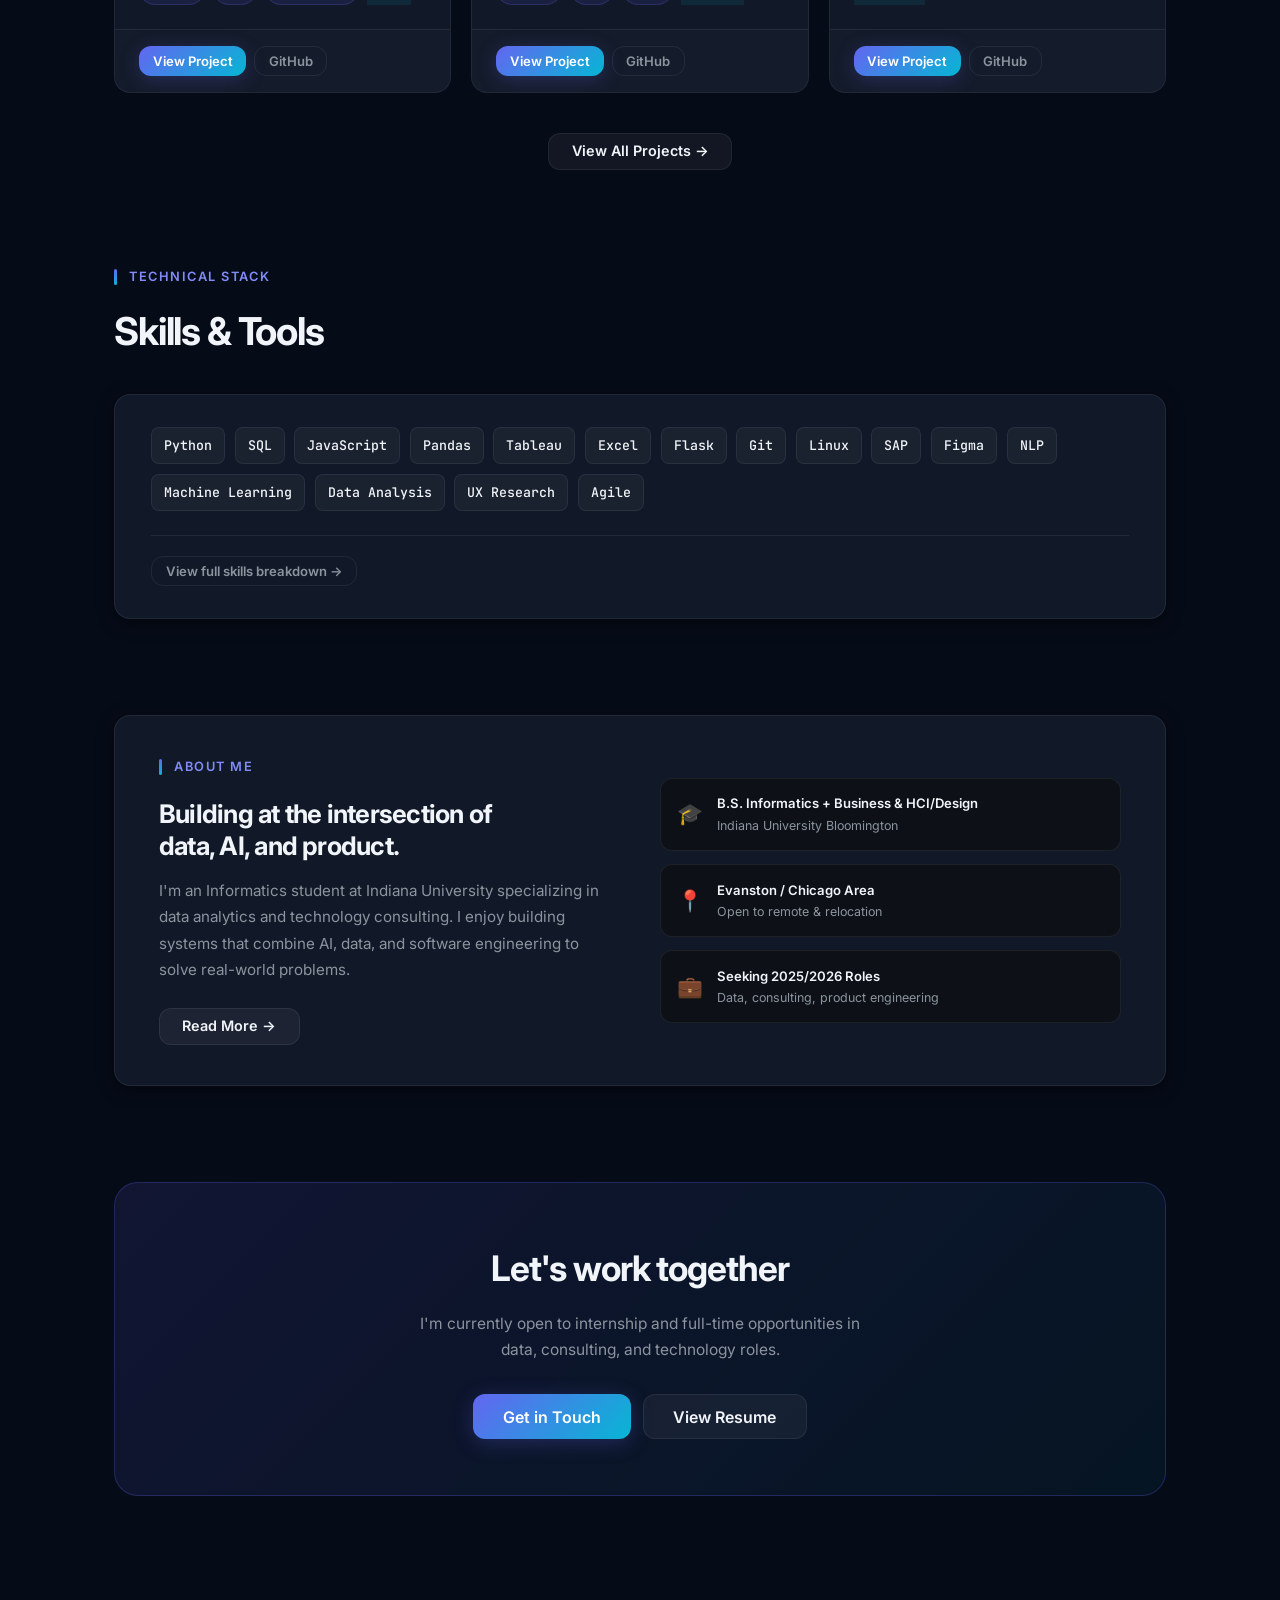
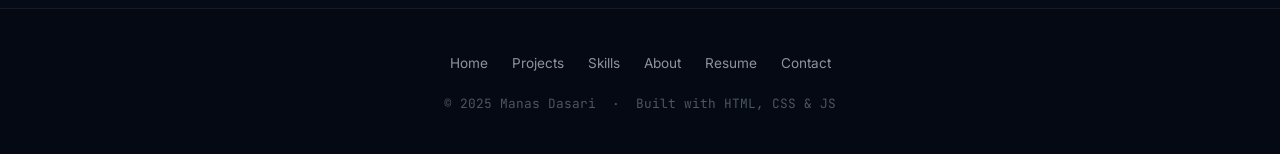
==== commit 31fe0852: "update ui and content on march 15th" ====
--- a/index.html
+++ b/index.html
@@ -3,347 +3,317 @@
 <head>
   <meta charset="UTF-8">
   <meta name="viewport" content="width=device-width, initial-scale=1.0">
-  <title>Manas Dasari | Experience Portfolio</title>
-  <link href="https://fonts.googleapis.com/css2?family=Inter:wght@400;500;600;700&display=swap" rel="stylesheet">
-  <style>
-    :root {
-      --bg: #0f172a;
-      --card: #0b1220;
-      --accent: #7c3aed;
-      --text: #e2e8f0;
-      --muted: #94a3b8;
-      --border: rgba(255, 255, 255, 0.08);
-      --shadow: 0 15px 40px rgba(0, 0, 0, 0.35);
-    }
-
-    * { box-sizing: border-box; }
-
-    body {
-      margin: 0;
-      font-family: 'Inter', sans-serif;
-      background: radial-gradient(circle at 20% 20%, rgba(124, 58, 237, 0.18), transparent 25%),
-                  radial-gradient(circle at 80% 0%, rgba(14, 165, 233, 0.14), transparent 28%),
-                  var(--bg);
-      color: var(--text);
-      line-height: 1.7;
-      padding-bottom: 4rem;
-    }
-
-    header {
-      padding: 3.5rem 1.5rem 2.5rem;
-      text-align: center;
-      max-width: 1100px;
-      margin: 0 auto;
-    }
-
-    header h1 {
-      margin: 0 0 0.75rem;
-      font-size: 2.4rem;
-      letter-spacing: -0.02em;
-    }
-
-    header p {
-      margin: 0.25rem 0;
-      color: var(--muted);
-    }
-
-    .chip {
-      display: inline-flex;
-      align-items: center;
-      gap: 0.35rem;
-      padding: 0.55rem 0.85rem;
-      border-radius: 999px;
-      border: 1px solid var(--border);
-      background: rgba(255, 255, 255, 0.03);
-      color: var(--muted);
-      margin: 0.25rem;
-      font-size: 0.95rem;
-    }
-
-    .cta {
-      display: inline-flex;
-      align-items: center;
-      justify-content: center;
-      gap: 0.4rem;
-      padding: 0.9rem 1.2rem;
-      margin: 0.75rem 0.35rem 0;
-      border-radius: 12px;
-      background: linear-gradient(120deg, #7c3aed, #2563eb);
-      color: white;
-      text-decoration: none;
-      font-weight: 600;
-      box-shadow: var(--shadow);
-      transition: transform 0.15s ease, box-shadow 0.2s ease;
-    }
-
-    .cta:hover { transform: translateY(-2px); box-shadow: 0 20px 50px rgba(37, 99, 235, 0.25); }
-
-    .container {
-      max-width: 1100px;
-      margin: 0 auto;
-      padding: 0 1.5rem;
-    }
-
-    section { margin-top: 2rem; }
-
-    .section-header {
-      display: flex;
-      align-items: center;
-      gap: 0.6rem;
-      margin-bottom: 1rem;
-      color: var(--muted);
-      text-transform: uppercase;
-      letter-spacing: 0.08em;
-      font-size: 0.9rem;
-    }
-
-    .section-header span {
-      width: 36px;
-      height: 2px;
-      background: linear-gradient(120deg, #7c3aed, #2563eb);
-      border-radius: 999px;
-    }
-
-    .grid {
-      display: grid;
-      grid-template-columns: repeat(auto-fit, minmax(300px, 1fr));
-      gap: 1.25rem;
-    }
-
-    .card {
-      background: var(--card);
-      border: 1px solid var(--border);
-      border-radius: 16px;
-      padding: 1.5rem;
-      box-shadow: var(--shadow);
-      position: relative;
-      overflow: hidden;
-    }
-
-    .card::before {
-      content: "";
-      position: absolute;
-      inset: 0;
-      background: linear-gradient(145deg, rgba(124, 58, 237, 0.12), rgba(37, 99, 235, 0.05));
-      opacity: 0;
-      transition: opacity 0.2s ease;
-    }
-
-    .card:hover::before { opacity: 1; }
-    .card > * { position: relative; }
-
-    h3 { margin: 0 0 0.35rem; letter-spacing: -0.01em; }
-    .meta { color: var(--muted); margin-bottom: 0.75rem; font-size: 0.95rem; }
-    ul { margin: 0; padding-left: 1.1rem; color: #cbd5e1; }
-    li + li { margin-top: 0.45rem; }
-
-    .badge {
-      display: inline-flex;
-      align-items: center;
-      padding: 0.35rem 0.65rem;
-      border-radius: 10px;
-      background: rgba(124, 58, 237, 0.16);
-      color: #cbd5e1;
-      font-size: 0.85rem;
-      margin-right: 0.4rem;
-    }
-
-    .pill-group { margin-top: 0.75rem; display: flex; flex-wrap: wrap; gap: 0.5rem; }
-    .pill { padding: 0.45rem 0.7rem; border-radius: 12px; background: rgba(255, 255, 255, 0.06); color: var(--muted); border: 1px solid var(--border); font-size: 0.9rem; }
-
-    footer {
-      text-align: center;
-      padding: 2rem 1rem;
-      color: var(--muted);
-    }
-
-    @media (max-width: 640px) {
-      header h1 { font-size: 2rem; }
-      .grid { grid-template-columns: 1fr; }
-    }
-  </style>
+  <meta name="description" content="Manas Dasari — Data & Technology Consultant | Informatics @ Indiana University. Building data-driven systems and AI-powered tools.">
+  <title>Manas Dasari — Data & Technology Consultant</title>
+
+  <link rel="preconnect" href="https://fonts.googleapis.com">
+  <link rel="preconnect" href="https://fonts.gstatic.com" crossorigin>
+  <link href="https://fonts.googleapis.com/css2?family=Inter:wght@400;500;600;700;800&family=JetBrains+Mono:wght@400;500;600&display=swap" rel="stylesheet">
+  <link rel="stylesheet" href="css/styles.css">
 </head>
 <body>
-  <header>
-    <div class="chip">🎓 Informatics + Business & HCI/Design, Indiana University Bloomington</div>
-    <h1>Manas Dasari</h1>
-    <p>Tech consultant and analyst translating data, design, and business needs into impactful results.</p>
-    <div>
-      <a class="cta" href="https://www.linkedin.com/in/manas-dasari-886086213/" target="_blank" rel="noopener">LinkedIn →</a>
-      <a class="cta" href="https://github.com/manasdasa" target="_blank" rel="noopener">GitHub →</a>
-      <a class="cta" href="mailto:manadasar@gmail.com">Email →</a>
-    </div>
-  </header>
-
-  <div class="container">
-    <section>
-      <div class="section-header"><span></span>About</div>
-      <div class="card">
-        <p>
-          I focus on simplifying complex systems and creating clear outcomes across technology consulting, data storytelling, and user-centered design.
-          Recent work includes logistics simulations, public-sector UX research, and product strategy for AR/VR experiences. I thrive in collaborative, high-stakes environments and deliver with empathy, structure, and speed.
+
+  <!-- ── NAVBAR ─────────────────────────────────────────────── -->
+  <nav class="navbar">
+    <div class="nav-inner">
+      <a href="index.html" class="nav-logo">
+        <span class="logo-dot"></span>
+        Manas Dasari
+      </a>
+      <ul class="nav-links">
+        <li><a href="index.html">Home</a></li>
+        <li><a href="projects.html">Projects</a></li>
+        <li><a href="skills.html">Skills</a></li>
+        <li><a href="about.html">About</a></li>
+        <li><a href="resume.html">Resume</a></li>
+        <li><a href="contact.html" class="nav-cta">Contact</a></li>
+      </ul>
+      <button class="nav-hamburger" aria-label="Toggle menu">
+        <span></span><span></span><span></span>
+      </button>
+    </div>
+  </nav>
+
+  <!-- Mobile nav -->
+  <div class="nav-mobile">
+    <ul>
+      <li><a href="index.html">Home</a></li>
+      <li><a href="projects.html">Projects</a></li>
+      <li><a href="skills.html">Skills</a></li>
+      <li><a href="about.html">About</a></li>
+      <li><a href="resume.html">Resume</a></li>
+      <li><a href="contact.html">Contact</a></li>
+    </ul>
+  </div>
+
+  <!-- ── HERO ───────────────────────────────────────────────── -->
+  <section class="hero">
+    <div class="hero-bg">
+      <div class="hero-bg-blob"></div>
+      <div class="hero-bg-blob"></div>
+      <div class="hero-bg-blob"></div>
+    </div>
+    <div class="hero-grid"></div>
+
+    <div class="hero-content">
+      <div class="hero-eyebrow">Available for internships &amp; full-time roles</div>
+
+      <h1 class="hero-name">Manas Dasari</h1>
+
+      <p class="hero-title">
+        <span class="highlight">Data &amp; Technology Consultant</span>
+        &nbsp;·&nbsp; Informatics @ Indiana University
+      </p>
+
+      <p class="hero-desc">
+        I build data-driven systems and AI-powered tools that solve real-world problems.
+        From ML pipelines to UX research — I bridge the gap between data and decisions.
+      </p>
+
+      <div class="hero-actions">
+        <a href="projects.html" class="btn btn-primary btn-lg">
+          View Projects &rarr;
+        </a>
+        <a href="assets/resume.pdf" class="btn btn-secondary btn-lg" target="_blank" download>
+          <svg width="16" height="16" viewBox="0 0 24 24" fill="none" stroke="currentColor" stroke-width="2.2" stroke-linecap="round" stroke-linejoin="round"><path d="M21 15v4a2 2 0 0 1-2 2H5a2 2 0 0 1-2-2v-4"/><polyline points="7 10 12 15 17 10"/><line x1="12" y1="15" x2="12" y2="3"/></svg>
+          Download Resume
+        </a>
+        <a href="https://github.com/manasdasa" class="btn btn-ghost btn-lg" target="_blank" rel="noopener">
+          <svg width="16" height="16" viewBox="0 0 24 24" fill="currentColor"><path d="M12 2C6.477 2 2 6.484 2 12.017c0 4.425 2.865 8.18 6.839 9.504.5.092.682-.217.682-.483 0-.237-.008-.868-.013-1.703-2.782.605-3.369-1.343-3.369-1.343-.454-1.158-1.11-1.466-1.11-1.466-.908-.62.069-.608.069-.608 1.003.07 1.531 1.032 1.531 1.032.892 1.53 2.341 1.088 2.91.832.092-.647.35-1.088.636-1.338-2.22-.253-4.555-1.113-4.555-4.951 0-1.093.39-1.988 1.029-2.688-.103-.253-.446-1.272.098-2.65 0 0 .84-.27 2.75 1.026A9.564 9.564 0 0 1 12 6.844a9.59 9.59 0 0 1 2.504.337c1.909-1.296 2.747-1.027 2.747-1.027.546 1.379.202 2.398.1 2.651.64.7 1.028 1.595 1.028 2.688 0 3.848-2.339 4.695-4.566 4.943.359.309.678.92.678 1.855 0 1.338-.012 2.419-.012 2.747 0 .268.18.58.688.482A10.02 10.02 0 0 0 22 12.017C22 6.484 17.522 2 12 2z"/></svg>
+          GitHub
+        </a>
+        <a href="https://www.linkedin.com/in/manas-dasari-886086213/" class="btn btn-ghost btn-lg" target="_blank" rel="noopener">
+          <svg width="16" height="16" viewBox="0 0 24 24" fill="currentColor"><path d="M20.447 20.452h-3.554v-5.569c0-1.328-.027-3.037-1.852-3.037-1.853 0-2.136 1.445-2.136 2.939v5.667H9.351V9h3.414v1.561h.046c.477-.9 1.637-1.85 3.37-1.85 3.601 0 4.267 2.37 4.267 5.455v6.286zM5.337 7.433a2.062 2.062 0 0 1-2.063-2.065 2.064 2.064 0 1 1 2.063 2.065zm1.782 13.019H3.555V9h3.564v11.452zM22.225 0H1.771C.792 0 0 .774 0 1.729v20.542C0 23.227.792 24 1.771 24h20.451C23.2 24 24 23.227 24 22.271V1.729C24 .774 23.2 0 22.222 0h.003z"/></svg>
+          LinkedIn
+        </a>
+      </div>
+
+      <div class="hero-stats">
+        <div>
+          <div class="hero-stat-value" data-counter="5" data-suffix="+">5+</div>
+          <div class="hero-stat-label">Projects Built</div>
+        </div>
+        <div>
+          <div class="hero-stat-value" data-counter="3" data-suffix="">3</div>
+          <div class="hero-stat-label">Years at IU</div>
+        </div>
+        <div>
+          <div class="hero-stat-value" data-counter="20" data-suffix="K+">20K+</div>
+          <div class="hero-stat-label">Raised for charity: water</div>
+        </div>
+      </div>
+    </div>
+  </section>
+
+  <!-- ── FEATURED PROJECTS ────────────────────────────────────── -->
+  <section style="padding: 6rem 0;">
+    <div class="container">
+      <div class="fade-in">
+        <div class="section-label">Featured Work</div>
+        <h2 class="section-title">Recent Projects</h2>
+        <p class="section-subtitle" style="margin-bottom: 2.5rem;">
+          A selection of projects spanning AI, data analytics, full-stack development, and technology consulting.
         </p>
-        <div class="pill-group">
-          <span class="pill">Inventory optimization</span>
-          <span class="pill">UX research</span>
-          <span class="pill">Data visualization</span>
-          <span class="pill">Product strategy</span>
-        </div>
-      </div>
-    </section>
-
-    <section>
-      <div class="section-header"><span></span>Consulting Projects (Completed)</div>
-      <div class="grid">
-        <div class="card">
-          <h3>ERPsim Sustainability Simulation</h3>
-          <div class="meta">Tournament of Champions Finalist · Spring 2024</div>
-          <div class="badge">Stock Manager</div><div class="badge">Tableau · Excel · ERPsim</div>
-          <ul>
-            <li>Drove inventory and logistics strategy that placed 3rd among top-performing peer teams.</li>
-            <li>Built real-time Tableau dashboards to monitor stock levels, shipment schedules, and sustainability KPIs.</li>
-            <li>Improved simulated valuation to $2M through financial modeling and benchmark analysis.</li>
-            <li>Delivered executive-ready recommendations to EY Technology Consultants under timed conditions.</li>
-          </ul>
-        </div>
-
-        <div class="card">
-          <h3>Monroe County Fairgrounds Redesign</h3>
-          <div class="meta">Community UX Research & Strategy · Fall 2023</div>
-          <div class="badge">Technology Consultant</div><div class="badge">Accessibility · Journey Mapping</div>
-          <ul>
-            <li>Evaluated digital touchpoints for local government event and rental workflows.</li>
-            <li>Conducted user research, pain-point analysis, and workflow mapping for accessibility and efficiency.</li>
-            <li>Aligned redesign recommendations with inclusivity, usability, and public engagement goals.</li>
-          </ul>
-        </div>
-
-        <div class="card">
-          <h3>Luddy Consulting Association x MSIS Case</h3>
-          <div class="meta">Product Innovation with AR/VR · 2023</div>
-          <div class="badge">Tech Consultant</div><div class="badge">Design Thinking</div>
-          <ul>
-            <li>Proposed AR/VR features for Snapchat to balance innovation with adoption and safety.</li>
-            <li>Used business modeling to validate feasibility and value for new immersive experiences.</li>
-          </ul>
-        </div>
-      </div>
-    </section>
-
-    <section>
-      <div class="section-header"><span></span>Software Projects (Completed)</div>
-      <div class="grid">
-        <div class="card">
-          <h3>Bill’s Breakfast Ordering System</h3>
-          <div class="meta">Full-Stack Web · 2024</div>
-          <div class="badge">Flask · MariaDB</div><div class="badge">Python</div>
-          <ul>
-            <li>Migrated backend data from CSV files to MariaDB to increase integrity and scalability.</li>
-            <li>Built a production-style checkout flow with real-time business logic and risk controls.</li>
-          </ul>
-        </div>
-
-        <div class="card">
-          <h3>Python Encryption Tool</h3>
-          <div class="meta">Fraud Prevention Simulation · 2023</div>
-          <div class="badge">Security</div><div class="badge">Python</div>
-          <ul>
-            <li>Developed a modular encryption/decryption toolkit for fraud detection scenarios.</li>
-            <li>Stress-tested data resilience across varied inputs to validate secure integrations.</li>
-          </ul>
-        </div>
-      </div>
-    </section>
-
-    <section>
-      <div class="section-header"><span></span>Professional Experience (Past)</div>
-      <div class="grid">
-        <div class="card">
-          <h3>Undergraduate Mentor, Introduction to Informatics</h3>
-          <div class="meta">Indiana University · Aug 2024 – Dec 2024</div>
-          <ul>
-            <li>Mentored 40+ students on foundational coding, UI tools, and career development.</li>
-            <li>Led weekly labs and review sessions that improved success and retention in tech courses.</li>
-          </ul>
-        </div>
-
-        <div class="card">
-          <h3>Teaching Assistant Intern, EDUC-X158</h3>
-          <div class="meta">Indiana University · Jan 2025 – May 2025</div>
-          <ul>
-            <li>Coached students on academic probation through reflection, habit-building, and structured planning.</li>
-            <li>Facilitated workshops on time management, organization, and motivation in a peer-led setting.</li>
-          </ul>
-        </div>
-
-        <div class="card">
-          <h3>Sales Associate, Hollister</h3>
-          <div class="meta">Indianapolis, IN · Summer 2024</div>
-          <ul>
-            <li>Delivered customer-first service and boosted sales by aligning product fit with user needs.</li>
-            <li>Managed inventory and store operations in a fast-paced retail environment.</li>
-          </ul>
-        </div>
-      </div>
-    </section>
-
-    <section>
-      <div class="section-header"><span></span>Leadership & Involvement (Past)</div>
-      <div class="grid">
-        <div class="card">
-          <h3>Director of Internal Relations, charity: water at IU</h3>
-          <div class="meta">2023 – 2024</div>
-          <ul>
-            <li>Raised over $20K for clean water through cross-functional fundraising campaigns.</li>
-            <li>Built partner outreach processes and streamlined volunteer coordination.</li>
-          </ul>
-        </div>
-
-        <div class="card">
-          <h3>Congressman, IU Student Government</h3>
-          <div class="meta">2023</div>
-          <ul>
-            <li>Helped allocate $200K in funding and passed legislation supporting student needs.</li>
-          </ul>
-        </div>
-
-        <div class="card">
-          <h3>Member, Luddy Consulting Association & IU Run Club</h3>
-          <div class="meta">2023 – 2024</div>
-          <ul>
-            <li>Participated in tech case competitions, consulting workshops, and community wellness events.</li>
-          </ul>
-        </div>
-      </div>
-    </section>
-
-    <section>
-      <div class="section-header"><span></span>Skills & Tools</div>
-      <div class="card">
-        <div class="pill-group">
-          <span class="pill">Python</span>
-          <span class="pill">Flask</span>
-          <span class="pill">SQL</span>
-          <span class="pill">MariaDB</span>
-          <span class="pill">Tableau</span>
-          <span class="pill">Figma</span>
-          <span class="pill">Excel</span>
-          <span class="pill">HTML/CSS</span>
-          <span class="pill">Git</span>
-          <span class="pill">SAP</span>
-          <span class="pill">Data Analysis</span>
-          <span class="pill">Business Analytics</span>
-          <span class="pill">Project Management</span>
-          <span class="pill">UX Research</span>
-          <span class="pill">Public Speaking</span>
-          <span class="pill">Team Leadership</span>
-        </div>
-      </div>
-    </section>
-  </div>
-
-  <footer>
-    <p>📍 Evanston/Chicago Area · 📧 manadas@iu.edu · Past work highlights above</p>
+      </div>
+
+      <div class="featured-projects stagger">
+
+        <div class="project-card">
+          <div class="project-card-header" style="background: linear-gradient(135deg, rgba(99,102,241,0.15) 0%, rgba(6,182,212,0.08) 100%);">
+            <span class="card-number">01</span>
+            <span class="card-icon">🤖</span>
+          </div>
+          <div class="project-card-body">
+            <h3 class="project-card-title">Resume → Job Match AI</h3>
+            <p class="project-card-desc">
+              An end-to-end AI pipeline that extracts skills from a resume PDF, generates embeddings,
+              and recommends best-fit job listings using semantic similarity scoring.
+            </p>
+            <div class="tag-group">
+              <span class="tag">Python</span>
+              <span class="tag">NLP</span>
+              <span class="tag">Embeddings</span>
+              <span class="tag-cyan">AI/ML</span>
+            </div>
+          </div>
+          <div class="project-card-footer">
+            <a href="projects/resume-job-match.html" class="btn btn-primary btn-sm">View Project</a>
+            <a href="https://github.com/manasdasa" class="btn btn-ghost btn-sm" target="_blank" rel="noopener">GitHub</a>
+          </div>
+        </div>
+
+        <div class="project-card">
+          <div class="project-card-header" style="background: linear-gradient(135deg, rgba(6,182,212,0.15) 0%, rgba(99,102,241,0.08) 100%);">
+            <span class="card-number">02</span>
+            <span class="card-icon">✈️</span>
+          </div>
+          <div class="project-card-body">
+            <h3 class="project-card-title">Travel Booking AI</h3>
+            <p class="project-card-desc">
+              A conversational AI assistant that handles end-to-end travel booking — flights, hotels,
+              and itineraries — with natural language understanding.
+            </p>
+            <div class="tag-group">
+              <span class="tag">Python</span>
+              <span class="tag">LLM</span>
+              <span class="tag">APIs</span>
+              <span class="tag-cyan">AI Agent</span>
+            </div>
+          </div>
+          <div class="project-card-footer">
+            <a href="projects/travel-booking-ai.html" class="btn btn-primary btn-sm">View Project</a>
+            <a href="https://github.com/manasdasa" class="btn btn-ghost btn-sm" target="_blank" rel="noopener">GitHub</a>
+          </div>
+        </div>
+
+        <div class="project-card">
+          <div class="project-card-header" style="background: linear-gradient(135deg, rgba(139,92,246,0.15) 0%, rgba(99,102,241,0.08) 100%);">
+            <span class="card-number">03</span>
+            <span class="card-icon">🏃</span>
+          </div>
+          <div class="project-card-body">
+            <h3 class="project-card-title">MarathonHub Capstone</h3>
+            <p class="project-card-desc">
+              A full-stack web platform for marathon runners — event discovery, registration,
+              training tracking, and community features.
+            </p>
+            <div class="tag-group">
+              <span class="tag">HTML/CSS</span>
+              <span class="tag">JavaScript</span>
+              <span class="tag">SQL</span>
+              <span class="tag-cyan">Full Stack</span>
+            </div>
+          </div>
+          <div class="project-card-footer">
+            <a href="projects/marathonhub.html" class="btn btn-primary btn-sm">View Project</a>
+            <a href="https://github.com/manasdasa" class="btn btn-ghost btn-sm" target="_blank" rel="noopener">GitHub</a>
+          </div>
+        </div>
+
+      </div>
+
+      <div class="fade-in" style="text-align: center; margin-top: 2.5rem;">
+        <a href="projects.html" class="btn btn-secondary">
+          View All Projects &rarr;
+        </a>
+      </div>
+    </div>
+  </section>
+
+  <!-- ── SKILLS SNAPSHOT ──────────────────────────────────────── -->
+  <section style="padding: 0 0 6rem;">
+    <div class="container">
+      <div class="fade-in" style="margin-bottom: 2.5rem;">
+        <div class="section-label">Technical Stack</div>
+        <h2 class="section-title">Skills &amp; Tools</h2>
+      </div>
+
+      <div class="card fade-in" style="padding: 2rem 2.25rem;">
+        <div style="display: flex; flex-wrap: wrap; gap: 0.6rem;">
+          <span class="skill-pill">Python</span>
+          <span class="skill-pill">SQL</span>
+          <span class="skill-pill">JavaScript</span>
+          <span class="skill-pill">Pandas</span>
+          <span class="skill-pill">Tableau</span>
+          <span class="skill-pill">Excel</span>
+          <span class="skill-pill">Flask</span>
+          <span class="skill-pill">Git</span>
+          <span class="skill-pill">Linux</span>
+          <span class="skill-pill">SAP</span>
+          <span class="skill-pill">Figma</span>
+          <span class="skill-pill">NLP</span>
+          <span class="skill-pill">Machine Learning</span>
+          <span class="skill-pill">Data Analysis</span>
+          <span class="skill-pill">UX Research</span>
+          <span class="skill-pill">Agile</span>
+        </div>
+        <div style="margin-top: 1.5rem; padding-top: 1.25rem; border-top: 1px solid var(--border);">
+          <a href="skills.html" class="btn btn-ghost btn-sm">View full skills breakdown &rarr;</a>
+        </div>
+      </div>
+    </div>
+  </section>
+
+  <!-- ── ABOUT TEASER ──────────────────────────────────────────── -->
+  <section style="padding: 0 0 6rem;">
+    <div class="container">
+      <div class="card fade-in" style="display: grid; grid-template-columns: 1fr 1fr; gap: 2.5rem; align-items: center; padding: 2.5rem 2.75rem;">
+        <div>
+          <div class="section-label">About Me</div>
+          <h2 style="font-size: 1.6rem; font-weight: 700; letter-spacing: -0.03em; margin-bottom: 1rem; line-height: 1.25;">
+            Building at the intersection of<br>data, AI, and product.
+          </h2>
+          <p style="color: var(--muted); font-size: 0.95rem; line-height: 1.75; margin-bottom: 1.5rem;">
+            I'm an Informatics student at Indiana University specializing in data analytics
+            and technology consulting. I enjoy building systems that combine AI, data, and
+            software engineering to solve real-world problems.
+          </p>
+          <a href="about.html" class="btn btn-secondary">Read More &rarr;</a>
+        </div>
+        <div>
+          <div style="display: flex; flex-direction: column; gap: 0.85rem;">
+            <div style="display: flex; align-items: center; gap: 0.85rem; padding: 0.85rem 1rem; background: var(--surface); border: 1px solid var(--border); border-radius: var(--radius-md);">
+              <span style="font-size: 1.3rem;">🎓</span>
+              <div>
+                <div style="font-size: 0.82rem; font-weight: 600; color: var(--text);">B.S. Informatics + Business &amp; HCI/Design</div>
+                <div style="font-size: 0.78rem; color: var(--muted);">Indiana University Bloomington</div>
+              </div>
+            </div>
+            <div style="display: flex; align-items: center; gap: 0.85rem; padding: 0.85rem 1rem; background: var(--surface); border: 1px solid var(--border); border-radius: var(--radius-md);">
+              <span style="font-size: 1.3rem;">📍</span>
+              <div>
+                <div style="font-size: 0.82rem; font-weight: 600; color: var(--text);">Evanston / Chicago Area</div>
+                <div style="font-size: 0.78rem; color: var(--muted);">Open to remote &amp; relocation</div>
+              </div>
+            </div>
+            <div style="display: flex; align-items: center; gap: 0.85rem; padding: 0.85rem 1rem; background: var(--surface); border: 1px solid var(--border); border-radius: var(--radius-md);">
+              <span style="font-size: 1.3rem;">💼</span>
+              <div>
+                <div style="font-size: 0.82rem; font-weight: 600; color: var(--text);">Seeking 2025/2026 Roles</div>
+                <div style="font-size: 0.78rem; color: var(--muted);">Data, consulting, product engineering</div>
+              </div>
+            </div>
+          </div>
+        </div>
+      </div>
+    </div>
+  </section>
+
+  <!-- ── CTA STRIP ─────────────────────────────────────────────── -->
+  <section style="padding: 0 0 7rem;">
+    <div class="container">
+      <div class="fade-in" style="background: linear-gradient(135deg, rgba(99,102,241,0.12) 0%, rgba(6,182,212,0.06) 100%); border: 1px solid rgba(99,102,241,0.25); border-radius: var(--radius-xl); padding: 3.5rem 2.5rem; text-align: center;">
+        <h2 style="font-size: clamp(1.6rem, 3vw, 2.2rem); font-weight: 700; letter-spacing: -0.03em; margin-bottom: 0.75rem;">
+          Let's work together
+        </h2>
+        <p style="color: var(--muted); max-width: 460px; margin: 0 auto 2rem; font-size: 0.97rem; line-height: 1.65;">
+          I'm currently open to internship and full-time opportunities in data, consulting, and technology roles.
+        </p>
+        <div style="display: flex; gap: 0.75rem; justify-content: center; flex-wrap: wrap;">
+          <a href="contact.html" class="btn btn-primary btn-lg">Get in Touch</a>
+          <a href="resume.html" class="btn btn-secondary btn-lg">View Resume</a>
+        </div>
+      </div>
+    </div>
+  </section>
+
+  <!-- ── FOOTER ─────────────────────────────────────────────────── -->
+  <footer class="footer">
+    <div class="footer-inner">
+      <ul class="footer-links">
+        <li><a href="index.html">Home</a></li>
+        <li><a href="projects.html">Projects</a></li>
+        <li><a href="skills.html">Skills</a></li>
+        <li><a href="about.html">About</a></li>
+        <li><a href="resume.html">Resume</a></li>
+        <li><a href="contact.html">Contact</a></li>
+      </ul>
+      <p class="footer-copy">
+        &copy; 2025 Manas Dasari &nbsp;·&nbsp; Built with HTML, CSS &amp; JS
+      </p>
+    </div>
   </footer>
+
+  <script src="js/script.js"></script>
 </body>
 </html>
--- a/css/styles.css
+++ b/css/styles.css
@@ -0,0 +1,1400 @@
+/* ================================================================
+   MANAS DASARI — PORTFOLIO DESIGN SYSTEM
+   ================================================================ */
+
+/* ── Google Fonts imported in HTML ── */
+
+/* ── 1. DESIGN TOKENS ─────────────────────────────────────────── */
+:root {
+  --bg:          #060b18;
+  --surface:     #0d1117;
+  --card:        #111827;
+  --card-hover:  #151f30;
+  --border:      rgba(255, 255, 255, 0.07);
+  --border-hover:rgba(99, 102, 241, 0.45);
+
+  --text:        #f1f5f9;
+  --muted:       #8b949e;
+  --dim:         #4b5563;
+
+  --accent:      #6366f1;
+  --accent-light:#818cf8;
+  --accent-glow: rgba(99, 102, 241, 0.25);
+  --cyan:        #06b6d4;
+  --cyan-glow:   rgba(6, 182, 212, 0.18);
+
+  --gradient-primary: linear-gradient(135deg, #6366f1 0%, #06b6d4 100%);
+  --gradient-card:    linear-gradient(145deg, rgba(99,102,241,0.08) 0%, rgba(6,182,212,0.04) 100%);
+
+  --shadow-sm:   0 1px 3px rgba(0,0,0,0.4);
+  --shadow-md:   0 4px 16px rgba(0,0,0,0.5);
+  --shadow-lg:   0 12px 40px rgba(0,0,0,0.6);
+  --shadow-glow: 0 0 30px rgba(99, 102, 241, 0.15);
+
+  --radius-sm:   8px;
+  --radius-md:   12px;
+  --radius-lg:   16px;
+  --radius-xl:   24px;
+
+  --nav-height:  68px;
+  --max-width:   1100px;
+
+  --font-sans:   'Inter', system-ui, -apple-system, sans-serif;
+  --font-mono:   'JetBrains Mono', 'Fira Code', 'Cascadia Code', monospace;
+
+  --transition:  0.2s cubic-bezier(0.4, 0, 0.2, 1);
+  --transition-slow: 0.4s cubic-bezier(0.4, 0, 0.2, 1);
+}
+
+/* ── 2. RESET & BASE ──────────────────────────────────────────── */
+*, *::before, *::after {
+  box-sizing: border-box;
+  margin: 0;
+  padding: 0;
+}
+
+html {
+  scroll-behavior: smooth;
+  -webkit-font-smoothing: antialiased;
+  -moz-osx-font-smoothing: grayscale;
+}
+
+body {
+  font-family: var(--font-sans);
+  background-color: var(--bg);
+  color: var(--text);
+  line-height: 1.7;
+  min-height: 100vh;
+  overflow-x: hidden;
+}
+
+img { max-width: 100%; display: block; }
+
+a {
+  color: var(--accent-light);
+  text-decoration: none;
+  transition: color var(--transition);
+}
+
+a:hover { color: var(--cyan); }
+
+::selection {
+  background: var(--accent);
+  color: white;
+}
+
+/* ── 3. SCROLLBAR ─────────────────────────────────────────────── */
+::-webkit-scrollbar { width: 6px; }
+::-webkit-scrollbar-track { background: var(--surface); }
+::-webkit-scrollbar-thumb { background: var(--dim); border-radius: 3px; }
+::-webkit-scrollbar-thumb:hover { background: var(--accent); }
+
+/* ── 4. NAVIGATION ────────────────────────────────────────────── */
+.navbar {
+  position: fixed;
+  top: 0;
+  left: 0;
+  right: 0;
+  z-index: 1000;
+  height: var(--nav-height);
+  background: rgba(6, 11, 24, 0.85);
+  backdrop-filter: blur(20px) saturate(180%);
+  -webkit-backdrop-filter: blur(20px) saturate(180%);
+  border-bottom: 1px solid var(--border);
+  transition: background var(--transition), border-color var(--transition);
+}
+
+.navbar.scrolled {
+  background: rgba(6, 11, 24, 0.97);
+  border-bottom-color: rgba(99, 102, 241, 0.2);
+}
+
+.nav-inner {
+  max-width: var(--max-width);
+  margin: 0 auto;
+  padding: 0 1.5rem;
+  height: 100%;
+  display: flex;
+  align-items: center;
+  justify-content: space-between;
+}
+
+.nav-logo {
+  font-size: 1.1rem;
+  font-weight: 700;
+  color: var(--text) !important;
+  letter-spacing: -0.02em;
+  display: flex;
+  align-items: center;
+  gap: 0.5rem;
+}
+
+.nav-logo .logo-dot {
+  width: 8px;
+  height: 8px;
+  background: var(--gradient-primary);
+  border-radius: 50%;
+  display: inline-block;
+}
+
+.nav-links {
+  display: flex;
+  align-items: center;
+  gap: 0.25rem;
+  list-style: none;
+}
+
+.nav-links a {
+  color: var(--muted);
+  font-size: 0.9rem;
+  font-weight: 500;
+  padding: 0.45rem 0.75rem;
+  border-radius: var(--radius-sm);
+  transition: color var(--transition), background var(--transition);
+  letter-spacing: 0.01em;
+}
+
+.nav-links a:hover,
+.nav-links a.active {
+  color: var(--text);
+  background: rgba(255, 255, 255, 0.06);
+}
+
+.nav-links a.active {
+  color: var(--accent-light);
+  background: rgba(99, 102, 241, 0.1);
+}
+
+.nav-cta {
+  background: var(--gradient-primary) !important;
+  color: white !important;
+  padding: 0.45rem 1rem !important;
+  border-radius: var(--radius-sm) !important;
+  font-weight: 600 !important;
+  font-size: 0.85rem !important;
+  box-shadow: var(--shadow-glow);
+}
+
+.nav-cta:hover {
+  opacity: 0.9;
+  transform: translateY(-1px);
+  color: white !important;
+}
+
+/* Hamburger */
+.nav-hamburger {
+  display: none;
+  flex-direction: column;
+  gap: 5px;
+  cursor: pointer;
+  padding: 4px;
+  background: none;
+  border: none;
+}
+
+.nav-hamburger span {
+  display: block;
+  width: 22px;
+  height: 2px;
+  background: var(--muted);
+  border-radius: 2px;
+  transition: all var(--transition);
+}
+
+.nav-hamburger.open span:nth-child(1) {
+  transform: translateY(7px) rotate(45deg);
+  background: var(--accent-light);
+}
+.nav-hamburger.open span:nth-child(2) {
+  opacity: 0;
+  transform: scaleX(0);
+}
+.nav-hamburger.open span:nth-child(3) {
+  transform: translateY(-7px) rotate(-45deg);
+  background: var(--accent-light);
+}
+
+/* Mobile nav drawer */
+.nav-mobile {
+  display: none;
+  position: fixed;
+  top: var(--nav-height);
+  left: 0;
+  right: 0;
+  background: rgba(6, 11, 24, 0.98);
+  backdrop-filter: blur(20px);
+  border-bottom: 1px solid var(--border);
+  padding: 1rem 1.5rem 1.5rem;
+  z-index: 999;
+  transform: translateY(-10px);
+  opacity: 0;
+  transition: transform var(--transition), opacity var(--transition);
+  pointer-events: none;
+}
+
+.nav-mobile.open {
+  display: block;
+  transform: translateY(0);
+  opacity: 1;
+  pointer-events: all;
+}
+
+.nav-mobile ul {
+  list-style: none;
+  display: flex;
+  flex-direction: column;
+  gap: 0.25rem;
+}
+
+.nav-mobile ul a {
+  display: block;
+  color: var(--muted);
+  padding: 0.65rem 0.75rem;
+  border-radius: var(--radius-sm);
+  font-weight: 500;
+  transition: color var(--transition), background var(--transition);
+}
+
+.nav-mobile ul a:hover,
+.nav-mobile ul a.active {
+  color: var(--accent-light);
+  background: rgba(99, 102, 241, 0.08);
+}
+
+/* ── 5. LAYOUT UTILITIES ──────────────────────────────────────── */
+.container {
+  max-width: var(--max-width);
+  margin: 0 auto;
+  padding: 0 1.5rem;
+}
+
+.page-body {
+  padding-top: calc(var(--nav-height) + 4rem);
+  padding-bottom: 6rem;
+}
+
+.section {
+  margin-bottom: 5rem;
+}
+
+.section-label {
+  display: flex;
+  align-items: center;
+  gap: 0.75rem;
+  font-size: 0.8rem;
+  font-weight: 600;
+  letter-spacing: 0.12em;
+  text-transform: uppercase;
+  color: var(--accent-light);
+  margin-bottom: 1.25rem;
+}
+
+.section-label::before {
+  content: '';
+  display: block;
+  width: 3px;
+  height: 16px;
+  background: var(--gradient-primary);
+  border-radius: 2px;
+}
+
+.section-title {
+  font-size: clamp(1.6rem, 3vw, 2.4rem);
+  font-weight: 700;
+  letter-spacing: -0.03em;
+  color: var(--text);
+  line-height: 1.2;
+  margin-bottom: 0.5rem;
+}
+
+.section-subtitle {
+  color: var(--muted);
+  font-size: 1.05rem;
+  max-width: 560px;
+  line-height: 1.6;
+}
+
+/* Grid layouts */
+.grid-2 {
+  display: grid;
+  grid-template-columns: repeat(auto-fit, minmax(300px, 1fr));
+  gap: 1.25rem;
+}
+
+.grid-3 {
+  display: grid;
+  grid-template-columns: repeat(auto-fit, minmax(280px, 1fr));
+  gap: 1.25rem;
+}
+
+/* ── 6. CARDS ─────────────────────────────────────────────────── */
+.card {
+  background: var(--card);
+  border: 1px solid var(--border);
+  border-radius: var(--radius-lg);
+  padding: 1.75rem;
+  box-shadow: var(--shadow-md);
+  transition: border-color var(--transition), transform var(--transition), box-shadow var(--transition);
+  position: relative;
+  overflow: hidden;
+}
+
+.card::before {
+  content: '';
+  position: absolute;
+  inset: 0;
+  background: var(--gradient-card);
+  opacity: 0;
+  transition: opacity var(--transition);
+  pointer-events: none;
+}
+
+.card:hover {
+  border-color: var(--border-hover);
+  transform: translateY(-3px);
+  box-shadow: var(--shadow-lg), var(--shadow-glow);
+}
+
+.card:hover::before {
+  opacity: 1;
+}
+
+.card > * { position: relative; z-index: 1; }
+
+/* ── 7. BUTTONS ───────────────────────────────────────────────── */
+.btn {
+  display: inline-flex;
+  align-items: center;
+  justify-content: center;
+  gap: 0.5rem;
+  padding: 0.65rem 1.4rem;
+  border-radius: var(--radius-md);
+  font-family: var(--font-sans);
+  font-size: 0.9rem;
+  font-weight: 600;
+  cursor: pointer;
+  border: none;
+  text-decoration: none;
+  transition: all var(--transition);
+  line-height: 1;
+  white-space: nowrap;
+}
+
+.btn-primary {
+  background: var(--gradient-primary);
+  color: white;
+  box-shadow: 0 4px 20px var(--accent-glow);
+}
+
+.btn-primary:hover {
+  color: white;
+  opacity: 0.9;
+  transform: translateY(-2px);
+  box-shadow: 0 8px 28px var(--accent-glow);
+}
+
+.btn-secondary {
+  background: rgba(255, 255, 255, 0.05);
+  color: var(--text);
+  border: 1px solid var(--border);
+}
+
+.btn-secondary:hover {
+  background: rgba(255, 255, 255, 0.09);
+  border-color: rgba(255, 255, 255, 0.15);
+  color: var(--text);
+  transform: translateY(-2px);
+}
+
+.btn-ghost {
+  background: transparent;
+  color: var(--muted);
+  border: 1px solid var(--border);
+  padding: 0.5rem 0.9rem;
+  font-size: 0.82rem;
+}
+
+.btn-ghost:hover {
+  color: var(--accent-light);
+  border-color: var(--border-hover);
+  background: rgba(99, 102, 241, 0.06);
+}
+
+.btn-sm {
+  padding: 0.45rem 0.85rem;
+  font-size: 0.82rem;
+}
+
+.btn-lg {
+  padding: 0.85rem 1.85rem;
+  font-size: 1rem;
+}
+
+/* ── 8. TAGS / BADGES ─────────────────────────────────────────── */
+.tag {
+  display: inline-flex;
+  align-items: center;
+  gap: 0.3rem;
+  padding: 0.3rem 0.65rem;
+  border-radius: 999px;
+  font-size: 0.78rem;
+  font-weight: 500;
+  background: rgba(99, 102, 241, 0.12);
+  color: var(--accent-light);
+  border: 1px solid rgba(99, 102, 241, 0.2);
+  font-family: var(--font-mono);
+  letter-spacing: 0.01em;
+}
+
+.tag-cyan {
+  background: rgba(6, 182, 212, 0.1);
+  color: var(--cyan);
+  border-color: rgba(6, 182, 212, 0.2);
+}
+
+.tag-group {
+  display: flex;
+  flex-wrap: wrap;
+  gap: 0.5rem;
+  margin-top: 1rem;
+}
+
+/* ── 9. HERO SECTION ──────────────────────────────────────────── */
+.hero {
+  min-height: 100vh;
+  display: flex;
+  align-items: center;
+  position: relative;
+  overflow: hidden;
+  padding: var(--nav-height) 0 4rem;
+}
+
+/* Animated background */
+.hero-bg {
+  position: absolute;
+  inset: 0;
+  z-index: 0;
+  overflow: hidden;
+}
+
+.hero-bg-blob {
+  position: absolute;
+  border-radius: 50%;
+  filter: blur(80px);
+  opacity: 0.35;
+  animation: float 8s ease-in-out infinite alternate;
+}
+
+.hero-bg-blob:nth-child(1) {
+  width: 600px;
+  height: 600px;
+  background: radial-gradient(circle, rgba(99,102,241,0.5) 0%, transparent 70%);
+  top: -200px;
+  left: -100px;
+}
+
+.hero-bg-blob:nth-child(2) {
+  width: 500px;
+  height: 500px;
+  background: radial-gradient(circle, rgba(6,182,212,0.4) 0%, transparent 70%);
+  bottom: -100px;
+  right: -50px;
+  animation-delay: -4s;
+  animation-direction: alternate-reverse;
+}
+
+.hero-bg-blob:nth-child(3) {
+  width: 300px;
+  height: 300px;
+  background: radial-gradient(circle, rgba(139,92,246,0.3) 0%, transparent 70%);
+  top: 40%;
+  left: 50%;
+  animation-delay: -2s;
+}
+
+@keyframes float {
+  0%   { transform: translate(0, 0) scale(1); }
+  100% { transform: translate(30px, 40px) scale(1.08); }
+}
+
+/* Grid dots overlay */
+.hero-grid {
+  position: absolute;
+  inset: 0;
+  background-image: 
+    radial-gradient(rgba(255,255,255,0.04) 1px, transparent 1px);
+  background-size: 40px 40px;
+  mask-image: radial-gradient(ellipse at center, black 30%, transparent 80%);
+  -webkit-mask-image: radial-gradient(ellipse at center, black 30%, transparent 80%);
+}
+
+.hero-content {
+  position: relative;
+  z-index: 1;
+  max-width: var(--max-width);
+  margin: 0 auto;
+  padding: 0 1.5rem;
+  width: 100%;
+}
+
+.hero-eyebrow {
+  display: inline-flex;
+  align-items: center;
+  gap: 0.5rem;
+  font-family: var(--font-mono);
+  font-size: 0.82rem;
+  color: var(--cyan);
+  background: rgba(6, 182, 212, 0.08);
+  border: 1px solid rgba(6, 182, 212, 0.2);
+  padding: 0.4rem 0.85rem;
+  border-radius: 999px;
+  margin-bottom: 1.5rem;
+  letter-spacing: 0.04em;
+}
+
+.hero-eyebrow::before {
+  content: '';
+  width: 6px;
+  height: 6px;
+  background: var(--cyan);
+  border-radius: 50%;
+  animation: pulse 2s infinite;
+}
+
+@keyframes pulse {
+  0%, 100% { opacity: 1; transform: scale(1); }
+  50%       { opacity: 0.5; transform: scale(0.8); }
+}
+
+.hero-name {
+  font-size: clamp(3rem, 7vw, 5.5rem);
+  font-weight: 800;
+  letter-spacing: -0.04em;
+  line-height: 1.05;
+  margin-bottom: 0.75rem;
+  background: linear-gradient(135deg, #f1f5f9 0%, #94a3b8 100%);
+  -webkit-background-clip: text;
+  -webkit-text-fill-color: transparent;
+  background-clip: text;
+}
+
+.hero-title {
+  font-size: clamp(1rem, 2.5vw, 1.4rem);
+  font-weight: 500;
+  color: var(--muted);
+  margin-bottom: 1.5rem;
+  letter-spacing: -0.01em;
+}
+
+.hero-title .highlight {
+  color: var(--accent-light);
+  font-weight: 600;
+}
+
+.hero-desc {
+  font-size: 1.1rem;
+  color: var(--muted);
+  max-width: 520px;
+  line-height: 1.7;
+  margin-bottom: 2.5rem;
+}
+
+.hero-actions {
+  display: flex;
+  flex-wrap: wrap;
+  gap: 0.75rem;
+  margin-bottom: 3.5rem;
+}
+
+.hero-stats {
+  display: flex;
+  gap: 2.5rem;
+  padding-top: 2rem;
+  border-top: 1px solid var(--border);
+}
+
+.hero-stat-value {
+  font-size: 1.8rem;
+  font-weight: 700;
+  letter-spacing: -0.03em;
+  background: var(--gradient-primary);
+  -webkit-background-clip: text;
+  -webkit-text-fill-color: transparent;
+  background-clip: text;
+}
+
+.hero-stat-label {
+  font-size: 0.8rem;
+  color: var(--muted);
+  font-weight: 500;
+  letter-spacing: 0.02em;
+}
+
+/* ── 10. PAGE HERO (non-home) ─────────────────────────────────── */
+.page-hero {
+  padding: calc(var(--nav-height) + 3.5rem) 0 3rem;
+  border-bottom: 1px solid var(--border);
+  margin-bottom: 4rem;
+}
+
+.page-hero .container {
+  max-width: var(--max-width);
+}
+
+/* ── 11. PROJECT CARDS ────────────────────────────────────────── */
+.project-card {
+  background: var(--card);
+  border: 1px solid var(--border);
+  border-radius: var(--radius-lg);
+  overflow: hidden;
+  transition: border-color var(--transition), transform var(--transition), box-shadow var(--transition);
+  display: flex;
+  flex-direction: column;
+}
+
+.project-card:hover {
+  border-color: var(--border-hover);
+  transform: translateY(-4px);
+  box-shadow: var(--shadow-lg), var(--shadow-glow);
+}
+
+.project-card-header {
+  height: 180px;
+  background: var(--gradient-card);
+  border-bottom: 1px solid var(--border);
+  display: flex;
+  align-items: center;
+  justify-content: center;
+  font-size: 3rem;
+  position: relative;
+  overflow: hidden;
+}
+
+.project-card-header .card-number {
+  position: absolute;
+  top: 1rem;
+  right: 1.25rem;
+  font-family: var(--font-mono);
+  font-size: 0.75rem;
+  color: var(--dim);
+  font-weight: 600;
+  letter-spacing: 0.08em;
+}
+
+.project-card-header .card-icon {
+  font-size: 2.5rem;
+  filter: drop-shadow(0 4px 12px rgba(99,102,241,0.4));
+}
+
+.project-card-body {
+  padding: 1.5rem;
+  flex: 1;
+  display: flex;
+  flex-direction: column;
+}
+
+.project-card-title {
+  font-size: 1.1rem;
+  font-weight: 700;
+  letter-spacing: -0.02em;
+  color: var(--text);
+  margin-bottom: 0.5rem;
+  line-height: 1.3;
+}
+
+.project-card-desc {
+  font-size: 0.9rem;
+  color: var(--muted);
+  line-height: 1.6;
+  flex: 1;
+  margin-bottom: 1.25rem;
+}
+
+.project-card-footer {
+  display: flex;
+  gap: 0.5rem;
+  padding: 1rem 1.5rem;
+  border-top: 1px solid var(--border);
+  background: rgba(255,255,255,0.01);
+}
+
+/* ── 12. FEATURED PROJECT PREVIEW ─────────────────────────────── */
+.featured-projects {
+  display: grid;
+  grid-template-columns: repeat(auto-fit, minmax(310px, 1fr));
+  gap: 1.25rem;
+}
+
+/* ── 13. SKILLS PAGE ──────────────────────────────────────────── */
+.skills-grid {
+  display: grid;
+  grid-template-columns: repeat(auto-fit, minmax(240px, 1fr));
+  gap: 1.25rem;
+}
+
+.skill-category {
+  background: var(--card);
+  border: 1px solid var(--border);
+  border-radius: var(--radius-lg);
+  padding: 1.5rem;
+  transition: border-color var(--transition), transform var(--transition);
+}
+
+.skill-category:hover {
+  border-color: var(--border-hover);
+  transform: translateY(-2px);
+}
+
+.skill-category-header {
+  display: flex;
+  align-items: center;
+  gap: 0.75rem;
+  margin-bottom: 1.25rem;
+}
+
+.skill-category-icon {
+  width: 36px;
+  height: 36px;
+  border-radius: var(--radius-sm);
+  background: rgba(99, 102, 241, 0.12);
+  border: 1px solid rgba(99, 102, 241, 0.2);
+  display: flex;
+  align-items: center;
+  justify-content: center;
+  font-size: 1.1rem;
+  flex-shrink: 0;
+}
+
+.skill-category-title {
+  font-size: 0.85rem;
+  font-weight: 700;
+  color: var(--text);
+  letter-spacing: 0.04em;
+  text-transform: uppercase;
+}
+
+.skill-pills {
+  display: flex;
+  flex-wrap: wrap;
+  gap: 0.5rem;
+}
+
+.skill-pill {
+  display: inline-flex;
+  align-items: center;
+  gap: 0.3rem;
+  padding: 0.4rem 0.75rem;
+  border-radius: var(--radius-sm);
+  font-size: 0.83rem;
+  font-weight: 500;
+  background: rgba(255, 255, 255, 0.04);
+  color: var(--text);
+  border: 1px solid var(--border);
+  transition: background var(--transition), border-color var(--transition), color var(--transition);
+  font-family: var(--font-mono);
+}
+
+.skill-pill:hover {
+  background: rgba(99, 102, 241, 0.1);
+  border-color: rgba(99, 102, 241, 0.3);
+  color: var(--accent-light);
+}
+
+/* ── 14. ABOUT PAGE ───────────────────────────────────────────── */
+.about-grid {
+  display: grid;
+  grid-template-columns: 1fr 2fr;
+  gap: 3rem;
+  align-items: start;
+}
+
+.about-sidebar .avatar-ring {
+  width: 120px;
+  height: 120px;
+  border-radius: 50%;
+  background: var(--gradient-primary);
+  padding: 3px;
+  margin-bottom: 1.5rem;
+}
+
+.about-sidebar .avatar-inner {
+  width: 100%;
+  height: 100%;
+  border-radius: 50%;
+  background: var(--card);
+  display: flex;
+  align-items: center;
+  justify-content: center;
+  font-size: 2.5rem;
+}
+
+.about-info-list {
+  list-style: none;
+  display: flex;
+  flex-direction: column;
+  gap: 0.75rem;
+}
+
+.about-info-list li {
+  display: flex;
+  flex-direction: column;
+  gap: 0.15rem;
+}
+
+.about-info-list .info-label {
+  font-size: 0.72rem;
+  font-weight: 600;
+  text-transform: uppercase;
+  letter-spacing: 0.1em;
+  color: var(--dim);
+}
+
+.about-info-list .info-value {
+  font-size: 0.9rem;
+  color: var(--text);
+}
+
+.about-content h2 {
+  font-size: 1.5rem;
+  font-weight: 700;
+  letter-spacing: -0.02em;
+  margin-bottom: 1rem;
+  color: var(--text);
+}
+
+.about-content p {
+  color: var(--muted);
+  line-height: 1.75;
+  margin-bottom: 1.25rem;
+  font-size: 1rem;
+}
+
+.about-content p strong {
+  color: var(--text);
+  font-weight: 600;
+}
+
+/* ── 15. TIMELINE ─────────────────────────────────────────────── */
+.timeline {
+  position: relative;
+  padding-left: 1.75rem;
+}
+
+.timeline::before {
+  content: '';
+  position: absolute;
+  left: 6px;
+  top: 8px;
+  bottom: 0;
+  width: 2px;
+  background: linear-gradient(180deg, var(--accent) 0%, transparent 100%);
+  border-radius: 2px;
+}
+
+.timeline-item {
+  position: relative;
+  margin-bottom: 2rem;
+}
+
+.timeline-item::before {
+  content: '';
+  position: absolute;
+  left: -1.45rem;
+  top: 8px;
+  width: 10px;
+  height: 10px;
+  border-radius: 50%;
+  background: var(--accent);
+  border: 2px solid var(--bg);
+  box-shadow: 0 0 0 3px rgba(99,102,241,0.2);
+}
+
+.timeline-date {
+  font-family: var(--font-mono);
+  font-size: 0.75rem;
+  color: var(--cyan);
+  font-weight: 600;
+  letter-spacing: 0.05em;
+  margin-bottom: 0.3rem;
+}
+
+.timeline-title {
+  font-size: 1rem;
+  font-weight: 700;
+  color: var(--text);
+  margin-bottom: 0.2rem;
+}
+
+.timeline-org {
+  font-size: 0.85rem;
+  color: var(--muted);
+  margin-bottom: 0.6rem;
+}
+
+.timeline-desc {
+  font-size: 0.88rem;
+  color: var(--muted);
+  line-height: 1.6;
+}
+
+/* ── 16. RESUME PAGE ──────────────────────────────────────────── */
+.resume-hero {
+  text-align: center;
+  padding: 3rem 1.5rem;
+}
+
+.resume-preview {
+  background: var(--card);
+  border: 1px solid var(--border);
+  border-radius: var(--radius-xl);
+  padding: 3.5rem;
+  max-width: 700px;
+  margin: 0 auto 3rem;
+  text-align: center;
+}
+
+.resume-icon {
+  font-size: 4rem;
+  margin-bottom: 1rem;
+  filter: drop-shadow(0 8px 20px rgba(99,102,241,0.3));
+}
+
+.resume-preview h2 {
+  font-size: 1.6rem;
+  font-weight: 700;
+  letter-spacing: -0.02em;
+  margin-bottom: 0.6rem;
+}
+
+.resume-preview p {
+  color: var(--muted);
+  margin-bottom: 2rem;
+  font-size: 0.95rem;
+}
+
+/* ── 17. CONTACT PAGE ─────────────────────────────────────────── */
+.contact-grid {
+  display: grid;
+  grid-template-columns: 1fr 1.3fr;
+  gap: 3rem;
+  align-items: start;
+}
+
+.contact-info h2 {
+  font-size: 1.5rem;
+  font-weight: 700;
+  letter-spacing: -0.02em;
+  margin-bottom: 1rem;
+}
+
+.contact-info p {
+  color: var(--muted);
+  font-size: 0.95rem;
+  line-height: 1.7;
+  margin-bottom: 2rem;
+}
+
+.contact-links {
+  display: flex;
+  flex-direction: column;
+  gap: 1rem;
+}
+
+.contact-link {
+  display: flex;
+  align-items: center;
+  gap: 1rem;
+  padding: 1.1rem 1.25rem;
+  background: var(--card);
+  border: 1px solid var(--border);
+  border-radius: var(--radius-md);
+  text-decoration: none;
+  color: var(--text);
+  transition: border-color var(--transition), transform var(--transition), background var(--transition);
+}
+
+.contact-link:hover {
+  border-color: var(--border-hover);
+  background: var(--card-hover);
+  transform: translateX(4px);
+  color: var(--text);
+}
+
+.contact-link-icon {
+  width: 42px;
+  height: 42px;
+  border-radius: var(--radius-sm);
+  display: flex;
+  align-items: center;
+  justify-content: center;
+  font-size: 1.2rem;
+  flex-shrink: 0;
+}
+
+.contact-link-icon.email  { background: rgba(99,102,241,0.12); }
+.contact-link-icon.github { background: rgba(255,255,255,0.05); }
+.contact-link-icon.linkedin { background: rgba(6,182,212,0.1); }
+
+.contact-link-text {
+  display: flex;
+  flex-direction: column;
+  gap: 0.1rem;
+}
+
+.contact-link-label {
+  font-size: 0.75rem;
+  font-weight: 600;
+  text-transform: uppercase;
+  letter-spacing: 0.1em;
+  color: var(--muted);
+}
+
+.contact-link-value {
+  font-size: 0.95rem;
+  font-weight: 500;
+  color: var(--text);
+}
+
+.contact-link-arrow {
+  margin-left: auto;
+  color: var(--dim);
+  font-size: 1rem;
+  transition: transform var(--transition);
+}
+
+.contact-link:hover .contact-link-arrow {
+  transform: translateX(4px);
+  color: var(--accent-light);
+}
+
+/* ── 18. PROJECT DETAIL ───────────────────────────────────────── */
+.project-detail-hero {
+  padding: calc(var(--nav-height) + 3rem) 0 3rem;
+}
+
+.project-breadcrumb {
+  display: flex;
+  align-items: center;
+  gap: 0.5rem;
+  font-size: 0.82rem;
+  color: var(--muted);
+  margin-bottom: 1.5rem;
+}
+
+.project-breadcrumb a {
+  color: var(--muted);
+}
+
+.project-breadcrumb a:hover { color: var(--accent-light); }
+
+.project-breadcrumb .sep { color: var(--dim); }
+
+.project-detail-title {
+  font-size: clamp(2rem, 4vw, 3.2rem);
+  font-weight: 800;
+  letter-spacing: -0.04em;
+  line-height: 1.1;
+  margin-bottom: 1rem;
+}
+
+.project-detail-meta {
+  display: flex;
+  flex-wrap: wrap;
+  gap: 1.5rem;
+  align-items: center;
+  margin-bottom: 1.5rem;
+}
+
+.project-detail-meta-item {
+  display: flex;
+  align-items: center;
+  gap: 0.4rem;
+  font-size: 0.85rem;
+  color: var(--muted);
+}
+
+.detail-grid {
+  display: grid;
+  grid-template-columns: 2fr 1fr;
+  gap: 2.5rem;
+  align-items: start;
+}
+
+.detail-section {
+  margin-bottom: 2.5rem;
+}
+
+.detail-section h3 {
+  font-size: 1.1rem;
+  font-weight: 700;
+  color: var(--text);
+  margin-bottom: 0.85rem;
+  display: flex;
+  align-items: center;
+  gap: 0.6rem;
+}
+
+.detail-section h3::before {
+  content: '';
+  width: 3px;
+  height: 16px;
+  background: var(--gradient-primary);
+  border-radius: 2px;
+}
+
+.detail-section p {
+  color: var(--muted);
+  line-height: 1.75;
+  font-size: 0.95rem;
+}
+
+/* Architecture pipeline */
+.pipeline {
+  background: var(--surface);
+  border: 1px solid var(--border);
+  border-radius: var(--radius-lg);
+  padding: 1.75rem;
+  display: flex;
+  flex-direction: column;
+  align-items: center;
+  gap: 0;
+}
+
+.pipeline-step {
+  display: flex;
+  flex-direction: column;
+  align-items: center;
+  width: 100%;
+}
+
+.pipeline-node {
+  background: var(--card);
+  border: 1px solid var(--border);
+  border-radius: var(--radius-md);
+  padding: 0.7rem 1.25rem;
+  font-family: var(--font-mono);
+  font-size: 0.82rem;
+  color: var(--text);
+  text-align: center;
+  width: 100%;
+  max-width: 240px;
+  transition: border-color var(--transition), background var(--transition);
+}
+
+.pipeline-node:hover {
+  border-color: var(--border-hover);
+  background: var(--card-hover);
+  color: var(--accent-light);
+}
+
+.pipeline-node.highlight {
+  border-color: rgba(99,102,241,0.4);
+  background: rgba(99,102,241,0.08);
+  color: var(--accent-light);
+}
+
+.pipeline-connector {
+  display: flex;
+  flex-direction: column;
+  align-items: center;
+  margin: 0.3rem 0;
+  color: var(--dim);
+  font-size: 0.9rem;
+  gap: 2px;
+}
+
+.pipeline-connector .pipe-line {
+  width: 2px;
+  height: 12px;
+  background: linear-gradient(180deg, var(--accent) 0%, var(--cyan) 100%);
+  border-radius: 2px;
+}
+
+/* Detail sidebar */
+.detail-sidebar .card {
+  padding: 1.5rem;
+  margin-bottom: 1.25rem;
+}
+
+.detail-sidebar h4 {
+  font-size: 0.8rem;
+  font-weight: 700;
+  letter-spacing: 0.1em;
+  text-transform: uppercase;
+  color: var(--muted);
+  margin-bottom: 0.85rem;
+}
+
+.detail-sidebar .btn {
+  width: 100%;
+  justify-content: center;
+  margin-bottom: 0.75rem;
+}
+
+.detail-sidebar .btn:last-child {
+  margin-bottom: 0;
+}
+
+/* ── 19. FOOTER ───────────────────────────────────────────────── */
+.footer {
+  border-top: 1px solid var(--border);
+  padding: 2.5rem 1.5rem;
+  text-align: center;
+  background: rgba(0,0,0,0.2);
+}
+
+.footer-inner {
+  max-width: var(--max-width);
+  margin: 0 auto;
+  display: flex;
+  flex-direction: column;
+  align-items: center;
+  gap: 1rem;
+}
+
+.footer-links {
+  display: flex;
+  gap: 1.5rem;
+  list-style: none;
+}
+
+.footer-links a {
+  font-size: 0.85rem;
+  color: var(--muted);
+  transition: color var(--transition);
+}
+
+.footer-links a:hover { color: var(--accent-light); }
+
+.footer-copy {
+  font-size: 0.8rem;
+  color: var(--dim);
+  font-family: var(--font-mono);
+}
+
+/* ── 20. UTILITY CLASSES ──────────────────────────────────────── */
+.text-accent  { color: var(--accent-light); }
+.text-muted   { color: var(--muted); }
+.text-cyan    { color: var(--cyan); }
+.mono         { font-family: var(--font-mono); }
+.divider      { border: none; border-top: 1px solid var(--border); margin: 2.5rem 0; }
+.mt-1 { margin-top: 0.5rem; }
+.mt-2 { margin-top: 1rem; }
+.mt-3 { margin-top: 1.5rem; }
+.mt-4 { margin-top: 2rem; }
+.mb-1 { margin-bottom: 0.5rem; }
+.mb-2 { margin-bottom: 1rem; }
+.mb-3 { margin-bottom: 1.5rem; }
+.mb-4 { margin-bottom: 2rem; }
+
+/* Two-column responsive grid */
+.two-col-grid {
+  display: grid;
+  grid-template-columns: 1fr 1fr;
+  gap: 3rem;
+  align-items: start;
+}
+
+@media (max-width: 700px) {
+  .two-col-grid {
+    grid-template-columns: 1fr;
+    gap: 2rem;
+  }
+}
+
+/* Fade-in animation */
+.fade-in {
+  opacity: 0;
+  transform: translateY(20px);
+  transition: opacity 0.6s ease, transform 0.6s ease;
+}
+
+.fade-in.visible {
+  opacity: 1;
+  transform: translateY(0);
+}
+
+/* Stagger children */
+.stagger > * {
+  opacity: 0;
+  transform: translateY(16px);
+  transition: opacity 0.5s ease, transform 0.5s ease;
+}
+
+.stagger.visible > *:nth-child(1) { transition-delay: 0.05s; opacity: 1; transform: none; }
+.stagger.visible > *:nth-child(2) { transition-delay: 0.12s; opacity: 1; transform: none; }
+.stagger.visible > *:nth-child(3) { transition-delay: 0.19s; opacity: 1; transform: none; }
+.stagger.visible > *:nth-child(4) { transition-delay: 0.26s; opacity: 1; transform: none; }
+.stagger.visible > *:nth-child(5) { transition-delay: 0.33s; opacity: 1; transform: none; }
+
+/* ── 21. RESPONSIVE ───────────────────────────────────────────── */
+@media (max-width: 900px) {
+  .about-grid {
+    grid-template-columns: 1fr;
+    gap: 2rem;
+  }
+
+  .contact-grid {
+    grid-template-columns: 1fr;
+    gap: 2rem;
+  }
+
+  .detail-grid {
+    grid-template-columns: 1fr;
+    gap: 2rem;
+  }
+}
+
+@media (max-width: 768px) {
+  .nav-links { display: none; }
+  .nav-hamburger { display: flex; }
+
+  .hero-name {
+    font-size: clamp(2.5rem, 12vw, 4rem);
+  }
+
+  .hero-stats {
+    gap: 1.5rem;
+  }
+
+  .hero-stat-value {
+    font-size: 1.4rem;
+  }
+
+  .page-body {
+    padding-top: calc(var(--nav-height) + 2.5rem);
+    padding-bottom: 4rem;
+  }
+
+  .section {
+    margin-bottom: 3.5rem;
+  }
+}
+
+@media (max-width: 480px) {
+  .container { padding: 0 1.1rem; }
+
+  .hero-actions {
+    flex-direction: column;
+  }
+
+  .hero-actions .btn {
+    width: 100%;
+  }
+
+  .hero-stats {
+    flex-direction: column;
+    gap: 1rem;
+  }
+
+  .grid-2,
+  .grid-3,
+  .skills-grid,
+  .featured-projects {
+    grid-template-columns: 1fr;
+  }
+
+  .resume-preview {
+    padding: 2rem 1.25rem;
+  }
+}
